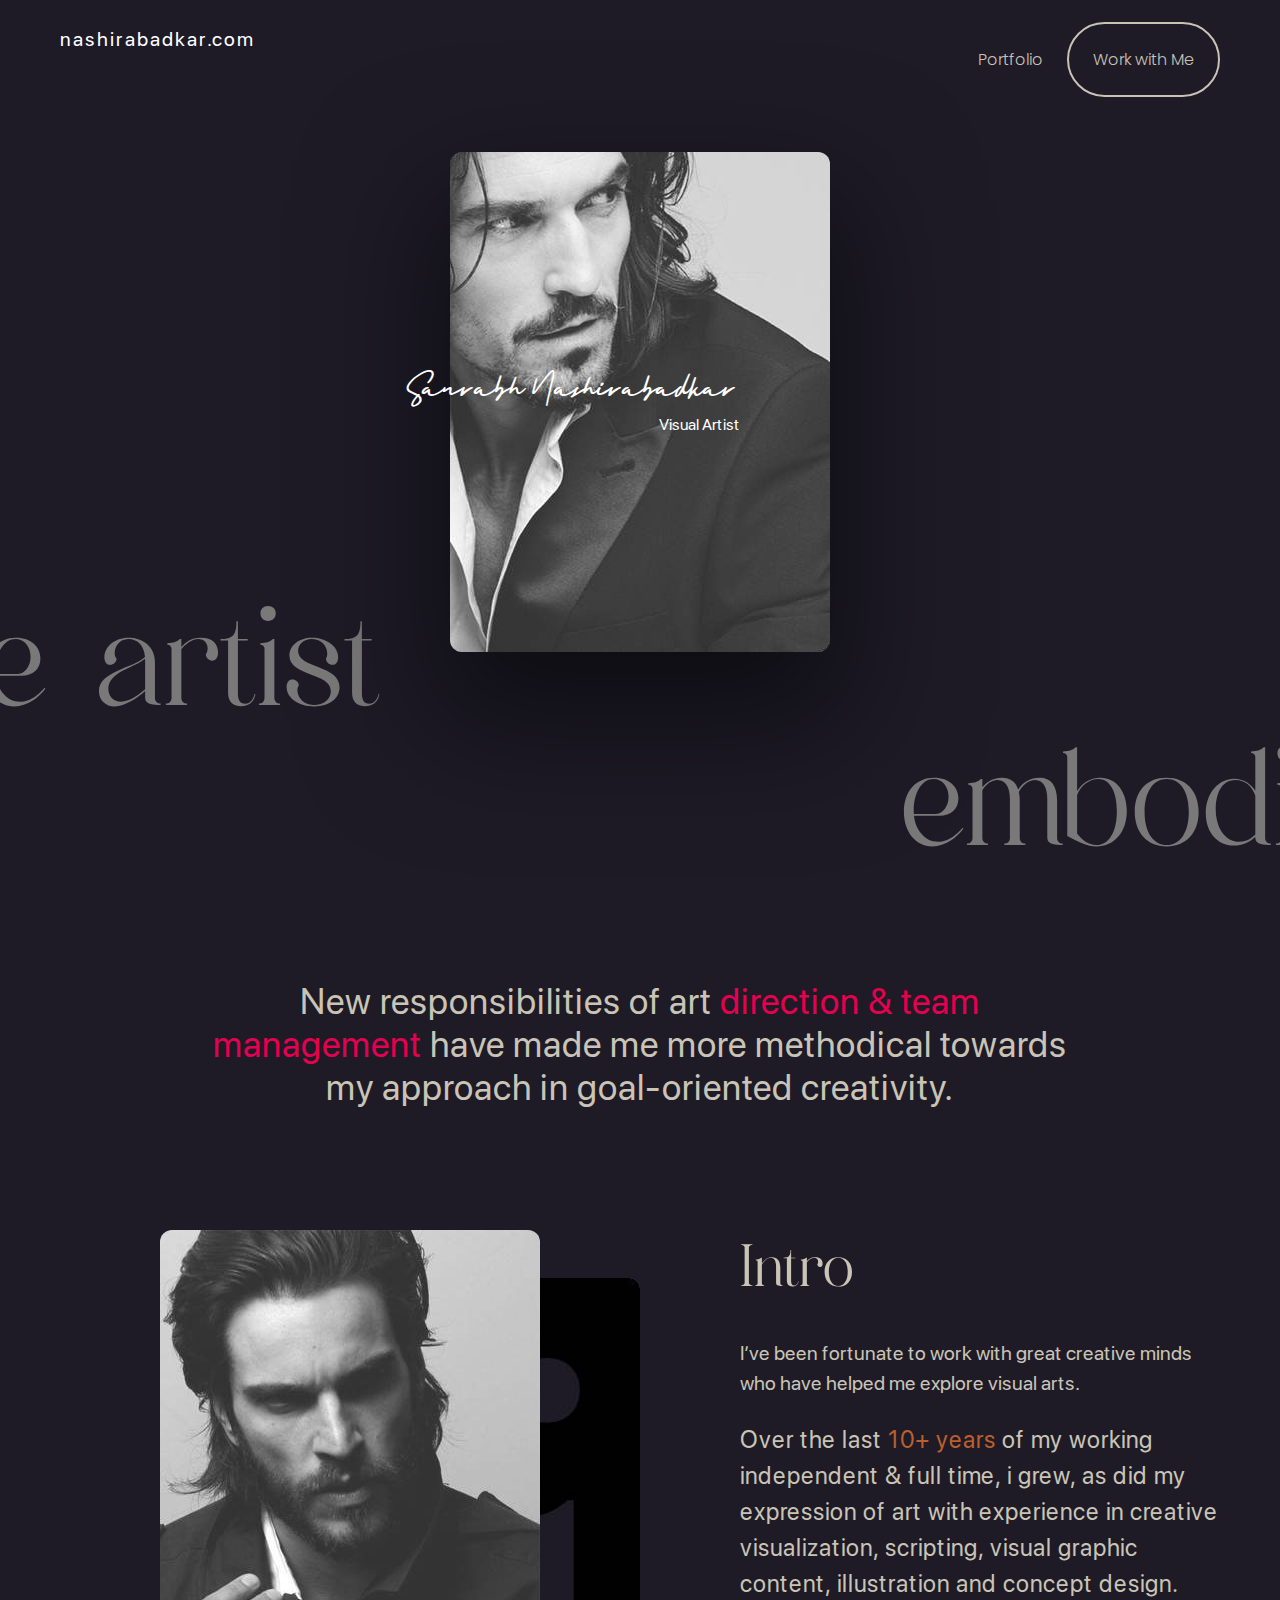
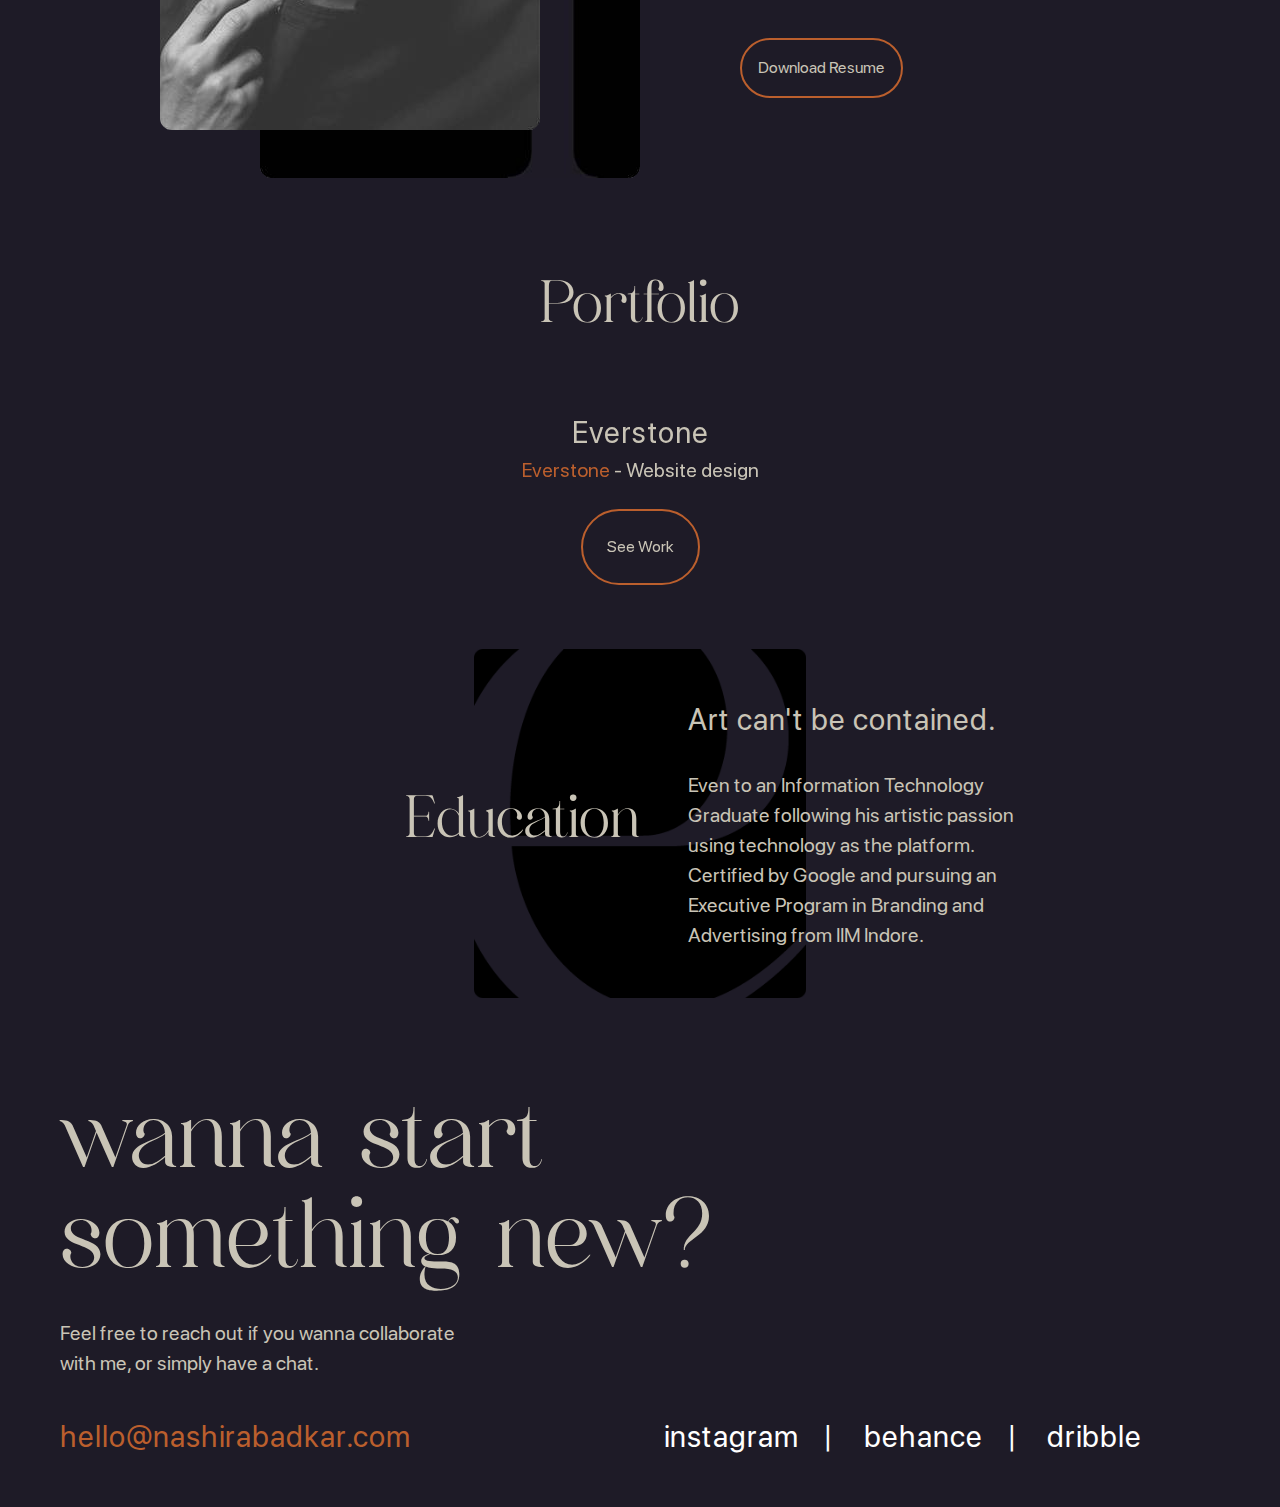
==== index.html @ 8ec92a66 "add three pages" ====
<!doctype html><html lang="en"><head><meta charset="UTF-8"/><meta http-equiv="X-UA-Compatible" content="IE=edge"/><meta name="viewport" content="width=device-width,initial-scale=1,maximum-scale=1"/><link href="./favicon.ico" rel="icon"/><meta content="" name="description"/><meta content="" name="keywords"/><title>Nashirabadkar</title><link href="./css/scss/main.9bb4e377960753bef4c8.css" rel="stylesheet"></head><body data-barba="wrapper"><div class="wrapper" data-barba="container" data-barba-namespace="home"><header class="header"><div class="container"><div class="di-flex"><div class="logo"><a href="index.html">nashirabadkar.com</a></div><nav class="nav" role="navigation"><div class="mobile-menu"><div class="btn-ceter"><button class="menu"><svg viewBox="0 0 64 48"><path d="M19,15 L45,15 C70,15 58,-2 49.0177126,7 L19,37"></path><path d="M19,24 L45,24 C61.2371586,24 57,49 41,33 L32,24"></path><path d="M45,33 L19,33 C-8,33 6,-2 22,14 L45,37"></path></svg></button></div><ul class="di-flex nav-bar" id="forMobileMenu"><li><a class="pos-top" href="./case.html">Portfolio</a></li><li><a class="pos-top work-with" href="./folio.html">Work with Me</a></li></ul></div></nav></div></div></header><main class="main-warpper home-page"><section class="banner-section"><div class="container"><div class="img-container"><figure class="center-hero-img"><img data-src="img/hero-img-ce37ee.jpg" alt="" class="bg-img lozad"><figcaption><h4 class="sing-title">Saurabh Nashirabadkar</h4><p class="art">Visual Artist</p></figcaption></figure></div></div><div class="back-text"><h1 class="title right" id="textAniOne">in time, the artist</h1><h1 class="title left" id="textAniTwo">embodies his art</h1></div></section><section class="intro-section"><div class="container"><h2 class="subtitle">New responsibilities of art <a href="#!">direction & team management</a> have made me more methodical towards my approach in goal-oriented creativity.</h2><div class="di-flex info-box"><div class="img-box"><img data-src="img/i-582e06.jpg" alt="" class="back-img lozad"> <img data-src="img/intro-img-62abfc.jpg" alt="" class="main-img lozad"></div><div class="text-box"><h2>Intro</h2><p class="text-subtitle">I’ve been fortunate to work with great creative minds who have helped me explore visual arts.</p><p>Over the last <span>10+ years</span> of my working independent & full time, i grew, as did my expression of art with experience in creative visualization, scripting, visual graphic content, illustration and concept design.</p><button class="down-resume">Download Resume</button></div></div></div></section><section class="section-portfoilo"><div class="container"><h2 class="title">Portfolio</h2></div><div class="owl-carousel owl-theme portfoilo-carousel" id="portfoiloCarousel"><div class="item"><a href="#!"><img class="lozad" data-src="img/owl-1-1df286.jpg" alt=""><div class="content"><h4 class="owl-title">Everstone</h4><p class="owl-subtitle"><span>Everstone</span> - Website design</p><a href="#!" class="owl-link">See Work</a></div></a></div><div class="item"><a href="#!"><img class="lozad" data-src="img/owl-3-4e1ea6.jpg" alt=""><div class="content"><h4 class="owl-title">Everstone</h4><p class="owl-subtitle"><span>Everstone</span> - Website design</p><a href="#!" class="owl-link">See Work</a></div></a></div><div class="item"><a href="#!"><img class="lozad" data-src="img/owl-2-469388.jpg" alt=""><div class="content"><h4 class="owl-title">Everstone</h4><p class="owl-subtitle"><span>Everstone</span> - Website design</p><a href="#!" class="owl-link">See Work</a></div></a></div></div></section><section class="education-section"><div class="container"><div class="di-flex edu-contain"><div class="lt-side"><h2>Education</h2></div><div class="rt-side"><h3>Art can't be contained.</h3><p>Even to an Information Technology Graduate following his artistic passion using technology as the platform. Certified by Google and pursuing an Executive Program in Branding and Advertising from IIM Indore.</p></div></div></div></section></main><footer><div class="container"><h2>wanna start<br>something new?</h2><p>Feel free to reach out if you wanna collaborate<br>with me, or simply have a chat.</p><div class="di-flex footer-link"><div class="lt-side"><a href="mailto:hello@nashirabadkar.com" class="email">hello@nashirabadkar.com</a></div><div class="rt-side"><a href="#!" class="social">instagram</a> <a href="#!" class="social">behance</a> <a href="#!" class="social">dribble</a></div></div></div><div class="black-gradi-mobile"></div></footer></div><script src="js/main.284708f603ca38a1aa54.js"></script></body></html>
---- css/scss/main.9bb4e377960753bef4c8.css ----
@import url(https://fonts.googleapis.com/css2?family=Poppins:wght@300&display=swap);:root{--easing:cubic-bezier(0.5,0.7,0.4,1)}body{--page-background:#404046}/*! normalize.css v8.0.1 | MIT License | github.com/necolas/normalize.css */html{line-height:1.15;-webkit-text-size-adjust:100%}body{margin:0;background-color:#fefefe}main{display:block}h1{font-size:2em;margin:.67em 0}hr{box-sizing:content-box;height:0;overflow:visible}pre{font-family:monospace,monospace;font-size:1em}a{background-color:transparent}abbr[title]{border-bottom:none;text-decoration:underline;-webkit-text-decoration:underline dotted;text-decoration:underline dotted}b,strong{font-weight:bolder}code,kbd,samp{font-family:monospace,monospace;font-size:1em}small{font-size:80%}sub,sup{font-size:75%;line-height:0;position:relative;vertical-align:baseline}sub{bottom:-.25em}sup{top:-.5em}img{border-style:none}button,input,optgroup,select,textarea{font-family:inherit;font-size:100%;line-height:1.15;margin:0}button,input{overflow:visible}button,select{text-transform:none}[type=button],[type=reset],[type=submit],button{-moz-appearance:button;appearance:button;-webkit-appearance:button}[type=button]::-moz-focus-inner,[type=reset]::-moz-focus-inner,[type=submit]::-moz-focus-inner,button::-moz-focus-inner{border-style:none;padding:0}[type=button]:-moz-focusring,[type=reset]:-moz-focusring,[type=submit]:-moz-focusring,button:-moz-focusring{outline:1px dotted ButtonText}fieldset{padding:.35em .75em .625em}legend{box-sizing:border-box;color:inherit;display:table;max-width:100%;padding:0;white-space:normal}progress{vertical-align:baseline}textarea{overflow:auto}[type=checkbox],[type=radio]{box-sizing:border-box;padding:0}[type=number]::-webkit-inner-spin-button,[type=number]::-webkit-outer-spin-button{height:auto}[type=search]{-moz-appearance:textfield;appearance:textfield;-webkit-appearance:textfield;outline-offset:-2px}[type=search]::-webkit-search-decoration{appearance:none;-webkit-appearance:none}::-webkit-file-upload-button{appearance:button;-webkit-appearance:button;font:inherit}details{display:block}summary{display:list-item}[hidden],template{display:none}.owl-carousel,.owl-carousel .owl-item{-webkit-tap-highlight-color:rgba(0,0,0,0);position:relative}.owl-carousel{display:none;width:100%;z-index:1}.owl-carousel .owl-stage{position:relative;touch-action:manipulation;-webkit-backface-visibility:hidden;backface-visibility:hidden;-moz-backface-visibility:hidden}.owl-carousel .owl-stage:after{content:".";display:block;clear:both;visibility:hidden;line-height:0;height:0}.owl-carousel .owl-stage-outer{position:relative;overflow:hidden;transform:translateZ(0);-webkit-transform:translateZ(0)}.owl-carousel .owl-item,.owl-carousel .owl-wrapper{backface-visibility:hidden;-webkit-backface-visibility:hidden;-moz-backface-visibility:hidden;-ms-backface-visibility:hidden;transform:translateZ(0);-webkit-transform:translateZ(0);-moz-transform:translateZ(0);-ms-transform:translateZ(0)}.owl-carousel .owl-item{min-height:1px;float:left;backface-visibility:hidden;-webkit-backface-visibility:hidden;-webkit-touch-callout:none}.owl-carousel .owl-item img{display:block;width:100%}.owl-carousel .owl-dots.disabled,.owl-carousel .owl-nav.disabled{display:none}.no-js .owl-carousel,.owl-carousel.owl-loaded{display:block}.owl-carousel .owl-dot,.owl-carousel .owl-nav .owl-next,.owl-carousel .owl-nav .owl-prev{cursor:pointer;-webkit-user-select:none;-moz-user-select:none;-ms-user-select:none;user-select:none}.owl-carousel .owl-nav button.owl-next,.owl-carousel .owl-nav button.owl-prev,.owl-carousel button.owl-dot{background:0 0;color:inherit;border:none;padding:0!important;font:inherit}.owl-carousel.owl-loading{opacity:0;display:block}.owl-carousel.owl-hidden{opacity:0}.owl-carousel.owl-refresh .owl-item{visibility:hidden}.owl-carousel.owl-drag .owl-item{touch-action:pan-y;-webkit-user-select:none;-moz-user-select:none;-ms-user-select:none;user-select:none}.owl-carousel.owl-grab{cursor:move;cursor:-webkit-grab;cursor:grab}.owl-carousel.owl-rtl{direction:rtl}.owl-carousel.owl-rtl .owl-item{float:right}.owl-carousel .animated{animation-duration:1s;animation-fill-mode:both}.owl-carousel .owl-animated-in{z-index:0}.owl-carousel .owl-animated-out{z-index:1}.owl-carousel .fadeOut{animation-name:fadeOut}@keyframes fadeOut{0%{opacity:1}to{opacity:0}}.owl-height{transition:height .5s ease-in-out}.owl-carousel .owl-item .owl-lazy{opacity:0;transition:opacity .4s ease}.owl-carousel .owl-item .owl-lazy:not([src]),.owl-carousel .owl-item .owl-lazy[src^=""]{max-height:0}.owl-carousel .owl-item img.owl-lazy{transform-style:preserve-3d}.owl-carousel .owl-video-wrapper{position:relative;height:100%;background:#000}.owl-carousel .owl-video-play-icon{position:absolute;height:80px;width:80px;left:50%;top:50%;margin-left:-40px;margin-top:-40px;background:url(owl.video.play.png) no-repeat;cursor:pointer;z-index:1;backface-visibility:hidden;-webkit-backface-visibility:hidden;transition:transform .1s ease}.owl-carousel .owl-video-play-icon:hover{transform:scale(1.3)}.owl-carousel .owl-video-playing .owl-video-play-icon,.owl-carousel .owl-video-playing .owl-video-tn{display:none}.owl-carousel .owl-video-tn{opacity:0;height:100%;background-position:50%;background-repeat:no-repeat;background-size:contain;transition:opacity .4s ease}.owl-carousel .owl-video-frame{position:relative;z-index:1;height:100%;width:100%}.owl-theme .owl-dots,.owl-theme .owl-nav{text-align:center;-webkit-tap-highlight-color:rgba(0,0,0,0)}.owl-theme .owl-nav{margin-top:10px}.owl-theme .owl-nav [class*=owl-]{color:#fff;font-size:14px;margin:5px;padding:4px 7px;background:#d6d6d6;display:inline-block;cursor:pointer;border-radius:3px}.owl-theme .owl-nav [class*=owl-]:hover{background:#869791;color:#fff;text-decoration:none}.owl-theme .owl-nav .disabled{opacity:.5;cursor:default}.owl-theme .owl-nav.disabled+.owl-dots{margin-top:10px}.owl-theme .owl-dots .owl-dot{display:inline-block;zoom:1}.owl-theme .owl-dots .owl-dot span{width:10px;height:10px;margin:5px 7px;background:#d6d6d6;display:block;backface-visibility:visible;-webkit-backface-visibility:visible;transition:opacity .2s ease;border-radius:30px}.owl-theme .owl-dots .owl-dot.active span,.owl-theme .owl-dots .owl-dot:hover span{background:#869791}*,:after,:before,html{box-sizing:border-box}a{color:#e50050}.sub-title{font-size:20px;line-height:1.5;color:#000;font-weight:700;font-family:SF Pro Display;margin-bottom:16px}@media(max-width:991.98px){.black-gradi-mobile{position:fixed;width:100%;height:30%;left:0;bottom:0;background:transparent;background:linear-gradient(180deg,transparent,#000);background:-moz-linear-gradient(180deg,transparent 0,#000 100%)}}.show-on-small{display:none}@media(max-width:767.98px){.show-on-small{display:block}.show-on-big{display:none}}@font-face{font-family:SF Pro Display;src:url(../../assets/vendors/webfonts/FontsFree-Net-SFProDisplay-Regular.ttf);font-weight:400;font-style:normal;font-display:swap}@font-face{font-family:SF Pro Display;src:url(../../assets/vendors/webfonts/FontsFree-Net-SFProDisplay-Bold.ttf);font-weight:700;font-style:normal;font-display:swap}@font-face{font-family:SF Pro Display;src:url(../../assets/vendors/webfonts/SFProDisplay-BlackItalic.eot);src:url(../../assets/vendors/webfonts/SFProDisplay-BlackItalic.eot?#iefix) format("embedded-opentype"),url(../../assets/vendors/webfonts/SFProDisplay-BlackItalic.woff2) format("woff2"),url(../../assets/vendors/webfonts/SFProDisplay-BlackItalic.woff) format("woff"),url(../../assets/vendors/webfonts/SFProDisplay-BlackItalic.ttf) format("truetype"),url(../../assets/vendors/webfonts/SFProDisplay-BlackItalic.svg#SFProDisplay-BlackItalic) format("svg");font-weight:900;font-style:italic;font-display:swap}@font-face{font-family:SF Pro Display;src:url(../../assets/vendors/webfonts/SFProDisplay-HeavyItalic.eot);src:url(../../assets/vendors/webfonts/SFProDisplay-HeavyItalic.eot?#iefix) format("embedded-opentype"),url(../../assets/vendors/webfonts/SFProDisplay-HeavyItalic.woff2) format("woff2"),url(../../assets/vendors/webfonts/SFProDisplay-HeavyItalic.woff) format("woff"),url(../../assets/vendors/webfonts/SFProDisplay-HeavyItalic.ttf) format("truetype"),url(../../assets/vendors/webfonts/SFProDisplay-HeavyItalic.svg#SFProDisplay-HeavyItalic) format("svg");font-weight:900;font-style:italic;font-display:swap}@font-face{font-family:SF Pro Display;src:url(../../assets/vendors/webfonts/SFProDisplay-UltralightItalic.eot);src:url(../../assets/vendors/webfonts/SFProDisplay-UltralightItalic.eot?#iefix) format("embedded-opentype"),url(../../assets/vendors/webfonts/SFProDisplay-UltralightItalic.woff2) format("woff2"),url(../../assets/vendors/webfonts/SFProDisplay-UltralightItalic.woff) format("woff"),url(../../assets/vendors/webfonts/SFProDisplay-UltralightItalic.ttf) format("truetype"),url(../../assets/vendors/webfonts/SFProDisplay-UltralightItalic.svg#SFProDisplay-UltralightItalic) format("svg");font-weight:200;font-style:italic;font-display:swap}@font-face{font-family:SF Pro Display;src:url(../../assets/vendors/webfonts/SFProDisplay-LightItalic.eot);src:url(../../assets/vendors/webfonts/SFProDisplay-LightItalic.eot?#iefix) format("embedded-opentype"),url(../../assets/vendors/webfonts/SFProDisplay-LightItalic.woff2) format("woff2"),url(../../assets/vendors/webfonts/SFProDisplay-LightItalic.woff) format("woff"),url(../../assets/vendors/webfonts/SFProDisplay-LightItalic.ttf) format("truetype"),url(../../assets/vendors/webfonts/SFProDisplay-LightItalic.svg#SFProDisplay-LightItalic) format("svg");font-weight:200;font-style:italic;font-display:swap}@font-face{font-family:SF Pro Display;src:url(../../assets/vendors/webfonts/SFProDisplay-Medium.eot);src:url(../../assets/vendors/webfonts/SFProDisplay-Medium.eot?#iefix) format("embedded-opentype"),url(../../assets/vendors/webfonts/SFProDisplay-Medium.woff2) format("woff2"),url(../../assets/vendors/webfonts/SFProDisplay-Medium.woff) format("woff"),url(../../assets/vendors/webfonts/SFProDisplay-Medium.ttf) format("truetype"),url(../../assets/vendors/webfonts/SFProDisplay-Medium.svg#SFProDisplay-Medium) format("svg");font-weight:500;font-style:normal;font-display:swap}@font-face{font-family:SF Pro Display;src:url(../../assets/vendors/webfonts/SFProDisplay-SemiboldItalic.eot);src:url(../../assets/vendors/webfonts/SFProDisplay-SemiboldItalic.eot?#iefix) format("embedded-opentype"),url(../../assets/vendors/webfonts/SFProDisplay-SemiboldItalic.woff2) format("woff2"),url(../../assets/vendors/webfonts/SFProDisplay-SemiboldItalic.woff) format("woff"),url(../../assets/vendors/webfonts/SFProDisplay-SemiboldItalic.ttf) format("truetype"),url(../../assets/vendors/webfonts/SFProDisplay-SemiboldItalic.svg#SFProDisplay-SemiboldItalic) format("svg");font-weight:600;font-style:italic;font-display:swap}@font-face{font-family:SF Pro Display;src:url(../../assets/vendors/webfonts/SFProDisplay-ThinItalic.eot);src:url(../../assets/vendors/webfonts/SFProDisplay-ThinItalic.eot?#iefix) format("embedded-opentype"),url(../../assets/vendors/webfonts/SFProDisplay-ThinItalic.woff2) format("woff2"),url(../../assets/vendors/webfonts/SFProDisplay-ThinItalic.woff) format("woff"),url(../../assets/vendors/webfonts/SFProDisplay-ThinItalic.ttf) format("truetype"),url(../../assets/vendors/webfonts/SFProDisplay-ThinItalic.svg#SFProDisplay-ThinItalic) format("svg");font-weight:100;font-style:italic;font-display:swap}@font-face{font-family:Quahon;src:url(../../assets/vendors/webfonts/Quahon.otf);font-weight:100;font-display:swap}@font-face{font-family:Holligate Signature Demo;src:url(../../assets/vendors/webfonts/holligate-signature-demo.regular.ttf);font-display:swap}body{color:#222;font:normal 125%/1.4 Open Sans,Helvetica Neue Light,Helvetica Neue,Helvetica,Arial,sans-serif}.di-flex{display:flex;flex-wrap:wrap}img{max-width:100%;margin:0 auto;display:block;width:auto}h1,h2,h3,h4,h5,h6,p{margin:0}.text-right{text-align:right}.clearfix:after{clear:both;content:"";display:table}.container{max-width:1180px;padding-left:20px;padding-right:20px}.hide-text{overflow:hidden;padding:0;text-indent:101%;white-space:nowrap}.visually-hidden{border:0;clip:rect(0 0 0 0);height:1px;margin:-1px;overflow:hidden;padding:0;position:absolute;width:1px}a{text-decoration:none}.container{width:100%;margin-right:auto;margin-left:auto}.link-title{display:flex;align-items:center;margin:0 200px 48px}.link-title h2{font-size:40px;letter-spacing:-1px;line-height:1.5;color:#fff;font-weight:500;font-family:Montserrat;margin-right:16px}.link-title img{display:block;margin:0}.main-warpper{min-height:60vh}.di-grid{display:grid}.sticky-nav{background-color:#000;padding:24px;text-align:center}.sticky-nav a{font-size:16px;line-height:1.5;text-transform:uppercase;color:#fff;font-weight:700;font-family:Montserrat;display:inline-block;margin:0 16px}.sticky-nav a.active{color:#f15b25}.sticky-nav a:hover{color:#8b8b8b}.second-title{font-size:30px;line-height:1.5;color:#fff;font-weight:500;font-family:Montserrat;margin-bottom:24px}.second-title span{font-size:16px;color:hsla(0,0%,100%,.2392156863)}.pad-60{margin:30px 0}.brands-carousel .image-container{height:200px;align-items:center;justify-content:center;display:flex}.brands-carousel .image-container img{display:block}.brands-carousel .recog-text{padding:24px;background-color:rgba(0,0,0,.3176470588);justify-content:space-between}.brands-carousel .recog-text a{font-size:12px;line-height:30px;color:#000;font-weight:600;font-family:Montserrat}.brands-carousel .art-card{background-color:#fff}.brands-carousel .art-card img{width:auto}.select-control{position:relative;top:0;left:0}.select-control .select-label{position:absolute;top:-8px;left:16px;font-size:12px;color:#fff;padding:0 8px}.select-control .select-label,.select-control select{line-height:1.5;font-weight:500;font-family:Montserrat}.select-control select{height:50px;background-color:hsla(0,0%,100%,0);border:1px solid #fff;width:100%;padding:8px 24px;-moz-appearance:none;-webkit-appearance:none;appearance:none;background-position:96% 50%;background-repeat:no-repeat;color:#888;font-size:14px;color:#fff}.select-control select option{color:#000}.select-control select option:first-child{color:#888;background-color:transparent;opacity:1}.select-control select.error{color:#e34949;opacity:1}.films-contain{justify-content:space-between;grid-template-columns:repeat(3,1fr);gap:30px}.films-contain .filmes-card{margin-bottom:16px}.films-contain .filmes-card .title{font-size:20px;line-height:1.5;color:#fff;font-weight:700;font-family:Montserrat;margin-top:16px}.films-contain .filmes-card .brand-link{font-size:12px;line-height:1.5;text-decoration:underline;color:#fff;font-weight:400;font-family:Montserrat}.films-contain .filmes-card .image-content{display:grid;position:relative;top:0;left:0}.films-contain .filmes-card .image-content .top-row,.films-contain .filmes-card .image-content .tumb{grid-column:1/-1;grid-row:1/-1;width:100%}.films-contain .filmes-card .image-content .dimond{position:absolute;left:24px;top:24px}.films-contain .filmes-card .image-content .play-btn{position:absolute;left:24px;bottom:24px;cursor:pointer}@media(min-width:576px){.container{max-width:540px}}@media(min-width:768px){.container{max-width:720px}}@media(min-width:992px){.container{max-width:960px}}@media(min-width:1200px){.container{max-width:1200px}}@media(max-width:992px){.container{padding-right:32px;padding-left:32px}}.header{margin-bottom:36px}.header .di-flex{justify-content:space-between;align-items:flex-start}.header .logo{padding:24px 0}.header .logo img{margin:0}.header .logo a{font-size:20px;letter-spacing:2px;line-height:1.5;color:#fff;font-weight:300;font-family:SF Pro Display}.header .nav{padding:24px 0}.header .nav .nav-bar{list-style:none;justify-content:flex-end}.header .nav .nav-bar .pos-top{font-size:16px;line-height:1.5;color:#c8c3b5;font-weight:300;font-family:Poppins;text-align:center;padding:24px}.header .nav .nav-bar .pos-top.work-with{border-radius:50px;border:2px solid #c8c3b5}.header .nav .nav-bar .pos-top.work-with:hover{background-color:#bb5f2d;border-color:#bb5f2d}.mobile-menu .btn-ceter{display:none}.brand-logo-section{width:380px;height:420px;border-bottom-left-radius:10px;border-bottom-right-radius:10px;background-color:#c8c3b5;display:flex;align-items:flex-end;padding:68px 16px;position:absolute;top:0;left:50%;transform:translateX(-50%)}.brand-logo-section img{margin-top:auto}@media(max-width:991.98px){.mobile-menu{position:fixed;bottom:32px;left:0;z-index:6;width:100%}.mobile-menu .btn-ceter{text-align:center;display:block}.header .nav .nav-bar{position:absolute;left:50%;bottom:0;transform:translateX(-50%);width:160px;height:150px;border-radius:10px;background-color:#bb5f2d;align-items:center;align-items:self-start;margin:0;padding:16px 16px 60px;display:none}.header .nav .nav-bar li{width:100%;display:block;text-align:center}.header .nav .nav-bar.nav-avtive{display:block}.header .nav .nav-bar .pos-top{padding:0;border:none;font-size:14px;color:#c9c4b6}.header .nav .nav-bar .pos-top.work-with,.menu{border:none}.menu{--color:#fff;width:36px;height:36px;z-index:100;padding:0;margin:0;outline:none;position:relative;background:none;cursor:pointer;-webkit-appearence:none;-webkit-tap-highlight-color:rgba(0,0,0,0);background-color:#bb5f2d;border-radius:50px;width:60px;height:60px;display:inline-flex;align-items:center;justify-content:center}.menu svg{width:40px;height:40px;stroke:var(--color);stroke-width:2px;stroke-linecap:round;stroke-linejoin:round;fill:none;display:block}.menu svg path{transition:stroke-dasharray var(--duration,.85s) var(--easing,ease) var(--delay,0s),stroke-dashoffset var(--duration,.85s) var(--easing,ease) var(--delay,0s);stroke-dasharray:var(--array-1,26px) var(--array-2,100px);stroke-dashoffset:var(--offset,126px);transform:translateZ(0)}.menu svg path:nth-child(2){--duration:0.7s;--easing:ease-in;--offset:100px;--array-2:74px}.menu svg path:nth-child(3){--offset:133px;--array-2:107px}.menu.active svg{stroke:#fff}.menu.active svg path{--offset:57px}.menu.active svg path:first-child,.menu.active svg path:nth-child(3){--delay:0.15s;--easing:cubic-bezier(0.2,0.4,0.2,1.1)}.menu.active svg path:nth-child(2){--duration:0.4s;--offset:2px;--array-1:1px}.menu.active svg path:nth-child(3){--offset:58px}.header .logo a{font-size:16px}.brand-logo-section{position:static;transform:none;width:80%;margin:0 auto;height:auto;border-radius:10px}}footer{padding:48px 0}footer h2{font-size:100px;line-height:1;color:#c9c4b6;font-family:Quahon;margin-bottom:24px;font-weight:100}footer p{font-size:20px;letter-spacing:0;color:#c9c4b6;margin-bottom:36px}footer .email,footer p{line-height:1.5;font-weight:300;font-family:SF Pro Display}footer .email{color:#bb5f2d}footer .email,footer .social{font-size:30px;letter-spacing:1px}footer .social{line-height:1.5;color:#fff;font-weight:300;font-family:SF Pro Display;padding-left:24px}footer .social:hover{color:#bb5f2d}footer .social:after{content:"|";padding-left:24px}footer .social:last-child:after{content:""}footer .footer-link{justify-content:space-between}footer .lt-side,footer .rt-side{width:50%}footer .rt-side{align-self:flex-end}@media(max-width:1199.98px){footer .email,footer .social{font-size:22px}}@media(max-width:991.98px){footer h2{font-size:40px}footer p{font-size:14px;margin-bottom:24px}footer .lt-side,footer .rt-side{width:100%;margin-bottom:24px}footer{padding:16px 0}footer .email,footer .social{font-size:18px}footer .social:first-child{padding:0}}.type-of-content{font-size:12px;line-height:1.5;text-transform:uppercase;color:#fff;font-weight:700;font-family:Montserrat;background-color:rgba(0,0,0,.2901960784);padding:8px 36px;border:none;text-align:center;margin-left:auto;margin-top:16px;display:inline-block}.read-more{font-size:16px;line-height:1.5;color:#f7992c;font-family:SF Pro Display}.read-more .arrow{border:solid #f7992c;border-width:0 2px 2px 0;display:inline-block;padding:3px}.read-more .right{transform:rotate(-45deg);-webkit-transform:rotate(-45deg)}.banner-carousel .owl-nav{margin:0}.banner-carousel .owl-nav button.owl-next,.banner-carousel .owl-nav button.owl-prev{background-color:hsla(0,0%,100%,.4862745098);border-radius:50px;width:32px;height:32px;position:absolute;top:50%;transform:translateY(-50%)}.banner-carousel .owl-nav button.owl-prev{left:28px}.banner-carousel .owl-nav button.owl-prev img{transform:rotate(-180deg)}.banner-carousel .owl-nav button.owl-next{right:28px}.nav-button .next-nav,.nav-button .prev-nav{box-shadow:0 0 15px rgba(0,0,0,.1);background-color:#fff;width:30px;height:30px;border:none;outline:none;display:inline-flex;align-items:center;justify-content:center}.nav-button .next-nav .arrow,.nav-button .prev-nav .arrow{border:solid #000;border-width:0 2px 2px 0;display:inline-block;padding:3px;transform-origin:center}.nav-button .next-nav .right,.nav-button .prev-nav .right{transform:rotate(-45deg);-webkit-transform:rotate(-45deg)}.nav-button .next-nav .left,.nav-button .prev-nav .left{transform:rotate(135deg);-webkit-transform:rotate(135deg)}.nav-button .next-nav{background-color:#f7992c}.home-page .banner-section .img-container .center-hero-img{position:relative;top:0;left:0;width:400px;margin:0 auto}.home-page .banner-section .img-container .center-hero-img .bg-img{border-radius:12px;box-shadow:0 57px 123px 21px rgba(0,0,0,.5);-webkit-box-shadow:0 57px 123px 21px rgba(0,0,0,.5);-moz-box-shadow:0 57px 123px 21px rgba(0,0,0,.5)}.home-page .banner-section .img-container .center-hero-img figcaption{position:absolute;top:50%;width:85%;left:-40px;transform:translateY(-50%)}.home-page .banner-section .img-container .center-hero-img figcaption .sing-title{font-size:30px;line-height:1.5;color:#fff;font-family:Holligate Signature Demo;font-weight:100}.home-page .banner-section .img-container .center-hero-img figcaption .art{font-size:16px;line-height:1.5;color:#fff;font-weight:300;font-family:SF Pro Display;text-align:right}.home-page .banner-section .back-text{overflow:hidden;position:relative;top:-50px;z-index:-1}.home-page .banner-section .back-text .title{font-size:200px;line-height:1;color:#797979;font-family:Quahon;white-space:nowrap;font-weight:100;position:relative;top:0}.home-page .banner-section .back-text .title.right{text-align:right;right:100vh}.home-page .banner-section .back-text .title.left{text-align:left;left:100vh}.home-page .intro-section{padding:48px 0}.home-page .intro-section .subtitle{max-width:880px;width:100%;margin:0 auto 120px;font-size:50px;letter-spacing:1px;line-height:1.2;color:#c9c4b6;font-weight:300;font-family:SF Pro Display;text-align:center}.home-page .intro-section .info-box .img-box,.home-page .intro-section .info-box .text-box{width:50%}.home-page .intro-section .info-box .img-box{position:relative;left:0;top:0;margin-bottom:48px}.home-page .intro-section .info-box .img-box img{border-radius:12px}.home-page .intro-section .info-box .img-box .main-img{position:relative}.home-page .intro-section .info-box .img-box .back-img{position:absolute;top:48px;right:0}.home-page .intro-section .info-box .text-box{padding-left:100px}.home-page .intro-section .info-box .text-box h2{font-size:60px;color:#c9c4b6;font-family:Quahon;margin:0 0 24px;font-weight:100}.home-page .intro-section .info-box .text-box .text-subtitle{font-size:20px;letter-spacing:0;line-height:1.5;color:#c9c4b6;font-weight:300;font-family:SF Pro Display;margin-bottom:24px}.home-page .intro-section .info-box .text-box p{font-size:24px;letter-spacing:1px;line-height:1.5;color:#c9c4b6;font-weight:300;font-family:SF Pro Display;margin-bottom:36px}.home-page .intro-section .info-box .text-box p span{color:#bb5f2d}.home-page .intro-section .info-box .text-box .down-resume{font-size:16px;line-height:1.5;color:#c9c4b6;font-weight:300;font-family:SF Pro Display;text-align:center;border-radius:50px;background-color:rgba(187,95,45,0);border:2px solid #bb5f2d;padding:16px}.home-page .education-section{padding:48px 0;margin-bottom:48px;background-image:url(../../img/bg/e.png);background-position:50%;background-repeat:no-repeat;background-size:contain}.home-page .education-section img{border-radius:12px}.home-page .education-section .edu-contain{align-items:center;justify-content:center;max-width:800px;width:100%;margin:0 auto}.home-page .education-section .edu-contain .lt-side{width:50%}.home-page .education-section .edu-contain .rt-side{width:50%;padding-left:48px}.home-page .education-section .edu-contain h2{font-size:60px;color:#c9c4b6;font-family:Quahon;text-align:right;font-weight:100}.home-page .education-section .edu-contain h3{font-size:30px;letter-spacing:1px;line-height:1.5;color:#c9c4b6;font-weight:300;font-family:SF Pro Display;margin-bottom:28px}.home-page .education-section .edu-contain p{font-size:20px;letter-spacing:0;line-height:1.5;color:#c9c4b6;font-weight:300;font-family:SF Pro Display}.section-portfoilo{padding:40px 0}.section-portfoilo .title{font-size:60px;color:#c9c4b6;font-family:Quahon;text-align:center;margin-bottom:36px;font-weight:100}.section-portfoilo .portfoilo-carousel .active.center .item .content{visibility:visible}.section-portfoilo .portfoilo-carousel .item img{border-radius:12px;margin-bottom:24px}.section-portfoilo .portfoilo-carousel .item .content{text-align:center;visibility:hidden}.section-portfoilo .portfoilo-carousel .item .content .owl-title{font-size:30px;letter-spacing:1px;line-height:1.5;color:#c9c4b6;font-weight:300;font-family:SF Pro Display}.section-portfoilo .portfoilo-carousel .item .content .owl-subtitle{font-size:20px;letter-spacing:0;color:#c9c4b6;line-height:1.5;font-weight:300;font-family:SF Pro Display}.section-portfoilo .portfoilo-carousel .item .content .owl-subtitle span{color:#bb5f2d}.section-portfoilo .portfoilo-carousel .item .content .owl-link{font-size:16px;line-height:1.5;color:#c9c4b6;font-weight:300;font-family:SF Pro Display;text-align:center;border-radius:40px;background-color:rgba(187,95,45,0);border:2px solid #bb5f2d;padding:24px;display:inline-block;margin:24px 0}.section-portfoilo .portfoilo-carousel .item:hover .content{visibility:visible}@media(max-width:1399.98px){.home-page .banner-section .back-text .title{font-size:140px}.home-page .intro-section .subtitle{font-size:36px}}@media(max-width:991.98px){.home-page .banner-section .img-container .center-hero-img{width:240px}.home-page .banner-section .img-container .center-hero-img .bg-img{width:80%}.home-page .banner-section .img-container .center-hero-img figcaption{position:static;transform:none;width:100%;margin-top:40px}.home-page .banner-section .img-container .center-hero-img figcaption .art{font-size:14px;text-align:center;margin-bottom:24px}.home-page .banner-section .img-container .center-hero-img figcaption .sing-title{font-size:20px}.home-page .banner-section .back-text{position:static}.home-page .banner-section .back-text .title{font-size:60px}.home-page .intro-section .subtitle{font-size:22px;max-width:360px;margin-bottom:60px}.home-page .intro-section{padding:32px 0}.home-page .intro-section .info-box .img-box{width:100%;margin-bottom:80px}.home-page .intro-section .info-box .img-box img{border-radius:12px;width:260px}.home-page .intro-section .info-box .img-box .main-img{margin-left:0}.home-page .intro-section .info-box .text-box{padding:0;width:100%;text-align:center}.home-page .intro-section .info-box .text-box h2{font-size:30px;text-align:center}.home-page .intro-section .info-box .text-box .text-subtitle{font-size:14px;text-align:center}.home-page .intro-section .info-box .text-box p{font-size:18px;text-align:center}.home-page .intro-section .info-box .text-box .down-resume{font-size:14px;padding:8px 16px}.section-portfoilo .title{font-size:30px;margin-bottom:24px}.section-portfoilo{padding:24px 0}.section-portfoilo .portfoilo-carousel .item .content .owl-title{font-size:18px}.section-portfoilo .portfoilo-carousel .item .content .owl-subtitle{font-size:14px}.section-portfoilo .portfoilo-carousel .item .content .owl-link{font-size:14px;padding:8px 16px;margin:12px 0}.home-page .education-section .edu-contain .lt-side,.home-page .education-section .edu-contain .rt-side{width:100%;padding:0}.home-page .education-section .edu-contain h2{font-size:30px;text-align:left}.home-page .education-section .edu-contain h3{font-size:18px}.home-page .education-section .edu-contain p{font-size:14px}.home-page .education-section{background-position:100%}}.case-page .info-section{padding:48px 0;text-align:center;margin-top:320px}.case-page .info-section .title{color:#7c7a85;margin-bottom:24px}.case-page .info-section .title,.case-page .info-section p{font-size:20px;letter-spacing:0;line-height:1.5;font-weight:300;font-family:SF Pro Display}.case-page .info-section p{color:#c8c3b5;text-align:center}.case-page .creative-goal{padding:100px 0 48px;position:relative;top:0;left:0}.case-page .creative-goal:after{content:"";height:720px;background-color:rgba(0,0,0,.231372549);display:block;position:absolute;top:0;left:0;width:100%;z-index:-1}.case-page .creative-goal .title{font-size:60px;line-height:1.5;color:#c8c3b5;font-family:Quahon;margin-bottom:16px;font-weight:100}.case-page .creative-goal p{font-size:30px;letter-spacing:1px;color:#c8c3b5}.case-page .creative-goal .crative-img{margin-top:100px}.case-page .creative-goal .strategy-box{margin:80px auto 0;max-width:720px;width:100%}.case-page .creative-goal p{font-size:20px;letter-spacing:0;line-height:1.5;color:#c9c4b6;font-weight:300;font-family:SF Pro Display;margin-bottom:16px}.case-page .creative-goal .img-box{margin:80px 0 0;justify-content:space-between}.case-page .creative-goal .img-box .item{width:calc(50% - 8px)}.case-page .creative-goal .img-box .item:first-child{margin-top:200px}.case-page .creative-goal .img-box .item img{margin-bottom:16px}.case-page .section-portfoilo .portfoilo-carousel{margin-bottom:48px}.case-page .section-portfoilo .portfoilo-carousel.owl-theme .owl-dots{position:absolute;left:50%;transform:translateX(-50%)}.case-page .section-portfoilo .portfoilo-carousel.owl-theme .owl-dots .owl-dot{font-size:16px;line-height:1.5;color:#fff;font-weight:300;font-family:SF Pro Display;padding:0 8px}.case-page .section-portfoilo .portfoilo-carousel.owl-theme .owl-dots .owl-dot.active{color:#bb5f2d}.case-page .section-portfoilo .portfoilo-carousel.owl-theme .owl-nav{position:relative;top:0;left:0}.case-page .section-portfoilo .portfoilo-carousel.owl-theme .owl-nav button{position:absolute;top:-16px;height:auto;width:50px;display:flex;align-items:center;justify-content:center;opacity:1}.case-page .section-portfoilo .portfoilo-carousel.owl-theme .owl-nav button svg path{fill:#fff}.case-page .section-portfoilo .portfoilo-carousel.owl-theme .owl-nav button:hover{background-color:transparent}.case-page .section-portfoilo .portfoilo-carousel.owl-theme .owl-nav button:hover:after{content:" ";height:60px;width:60px;border:2px solid #fff;background-color:transparent;display:block;position:absolute;border-radius:50px;left:30px;transform:translateX(-15px)}.case-page .section-portfoilo .portfoilo-carousel.owl-theme .owl-nav button.disabled svg path,.case-page .section-portfoilo .portfoilo-carousel.owl-theme .owl-nav button:hover svg path{fill:#bb5f2d}.case-page .section-portfoilo .portfoilo-carousel.owl-theme .owl-nav button.owl-prev:hover:after{left:-15px}@media(max-width:767.98px){.case-page .info-section{padding:24px 0;margin-top:0}.case-page .info-section .title,.case-page .info-section p{font-size:14px}.case-page .creative-goal{padding:32px 0 20px;text-align:center}.case-page .creative-goal .title{font-size:30px;margin-bottom:8px}.case-page .creative-goal p{font-size:14px}.case-page .creative-goal .crative-img{margin-top:32px}.case-page .creative-goal:after{height:340px}.case-page .creative-goal .strategy-box{margin-top:40px}.case-page .creative-goal .img-box{margin-top:32px}.case-page .creative-goal .img-box .item{width:100%}.case-page .creative-goal .img-box .item:first-child,.case-page .info-section{margin:0}}.foilo-page .portfoilo-container{position:relative;top:0;left:0}.foilo-page .title{font-size:100px;line-height:1;color:#797979;font-family:Quahon;font-weight:100;position:relative;margin-top:-100px}.foilo-page .port-box{margin-bottom:48px;position:relative}.foilo-page .port-box .port-title{margin:32px 0 8px;font-size:30px;letter-spacing:1px;line-height:1;color:#c9c4b6;font-weight:300;font-family:SF Pro Display}.foilo-page .port-box .content{font-size:20px;letter-spacing:0;line-height:1.5;font-weight:300;font-family:SF Pro Display;color:#7c7a85}.foilo-page .port-box .content span{color:#bb5f2d}.foilo-page .port-box.box-2{margin-left:auto;right:0;margin-top:-200px;max-width:400px;width:100%;margin-right:60px}.foilo-page .port-box.box-3{margin-top:-50px}.foilo-page .port-box.box-4{left:40px;z-index:1}.foilo-page .port-box.box-5{right:0;margin-left:auto;max-width:800px;width:100%;margin-top:-200px}.foilo-page .first-img{margin:0}.foilo-page .btn-with-border{font-size:16px;line-height:1.5;color:#c8c3b5;font-weight:300;font-family:Poppins;text-align:center;padding:24px;border-radius:50px;border:2px solid #bb5f2d;margin:24px 0;display:inline-block}.foilo-page .btn-with-border:hover{background-color:#bb5f2d;border-color:#c8c3b5}@media(max-width:767.98px){.foilo-page .title{font-size:40px;margin:0 0 24px}.foilo-page .port-box{margin-bottom:0}.foilo-page .port-box.box-2,.foilo-page .port-box.box-3,.foilo-page .port-box.box-4,.foilo-page .port-box.box-5{margin:0;max-width:100%;left:0;right:0}.foilo-page .port-box{width:100%;margin:0;max-width:100%}.foilo-page .first-img{width:100%}.foilo-page .port-box .port-title{font-size:18px;margin:24px 0 16px;text-align:center}.foilo-page .port-box .content{margin-bottom:36px;font-size:14px;text-align:center}.foilo-page .btn-with-border{margin-top:0;font-size:14px;padding:8px 16px}}body{background-color:#1e1b27}
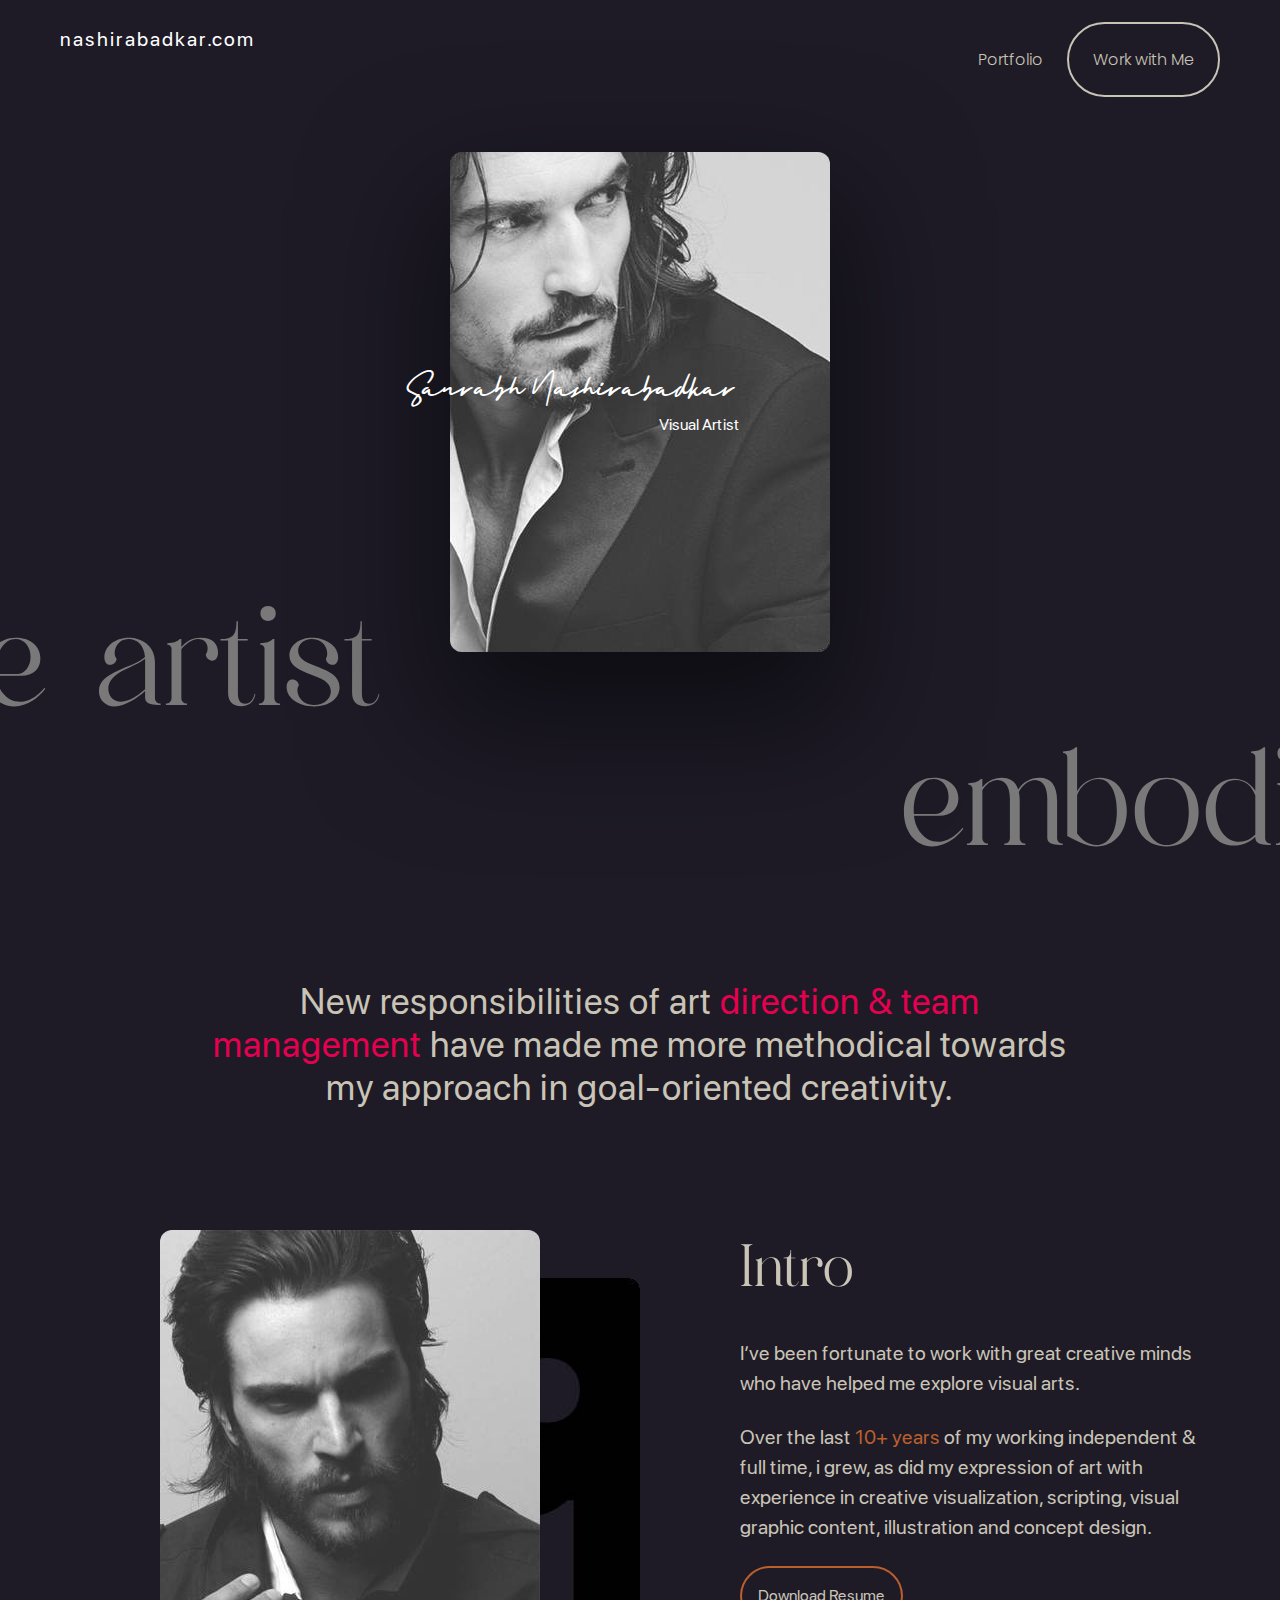
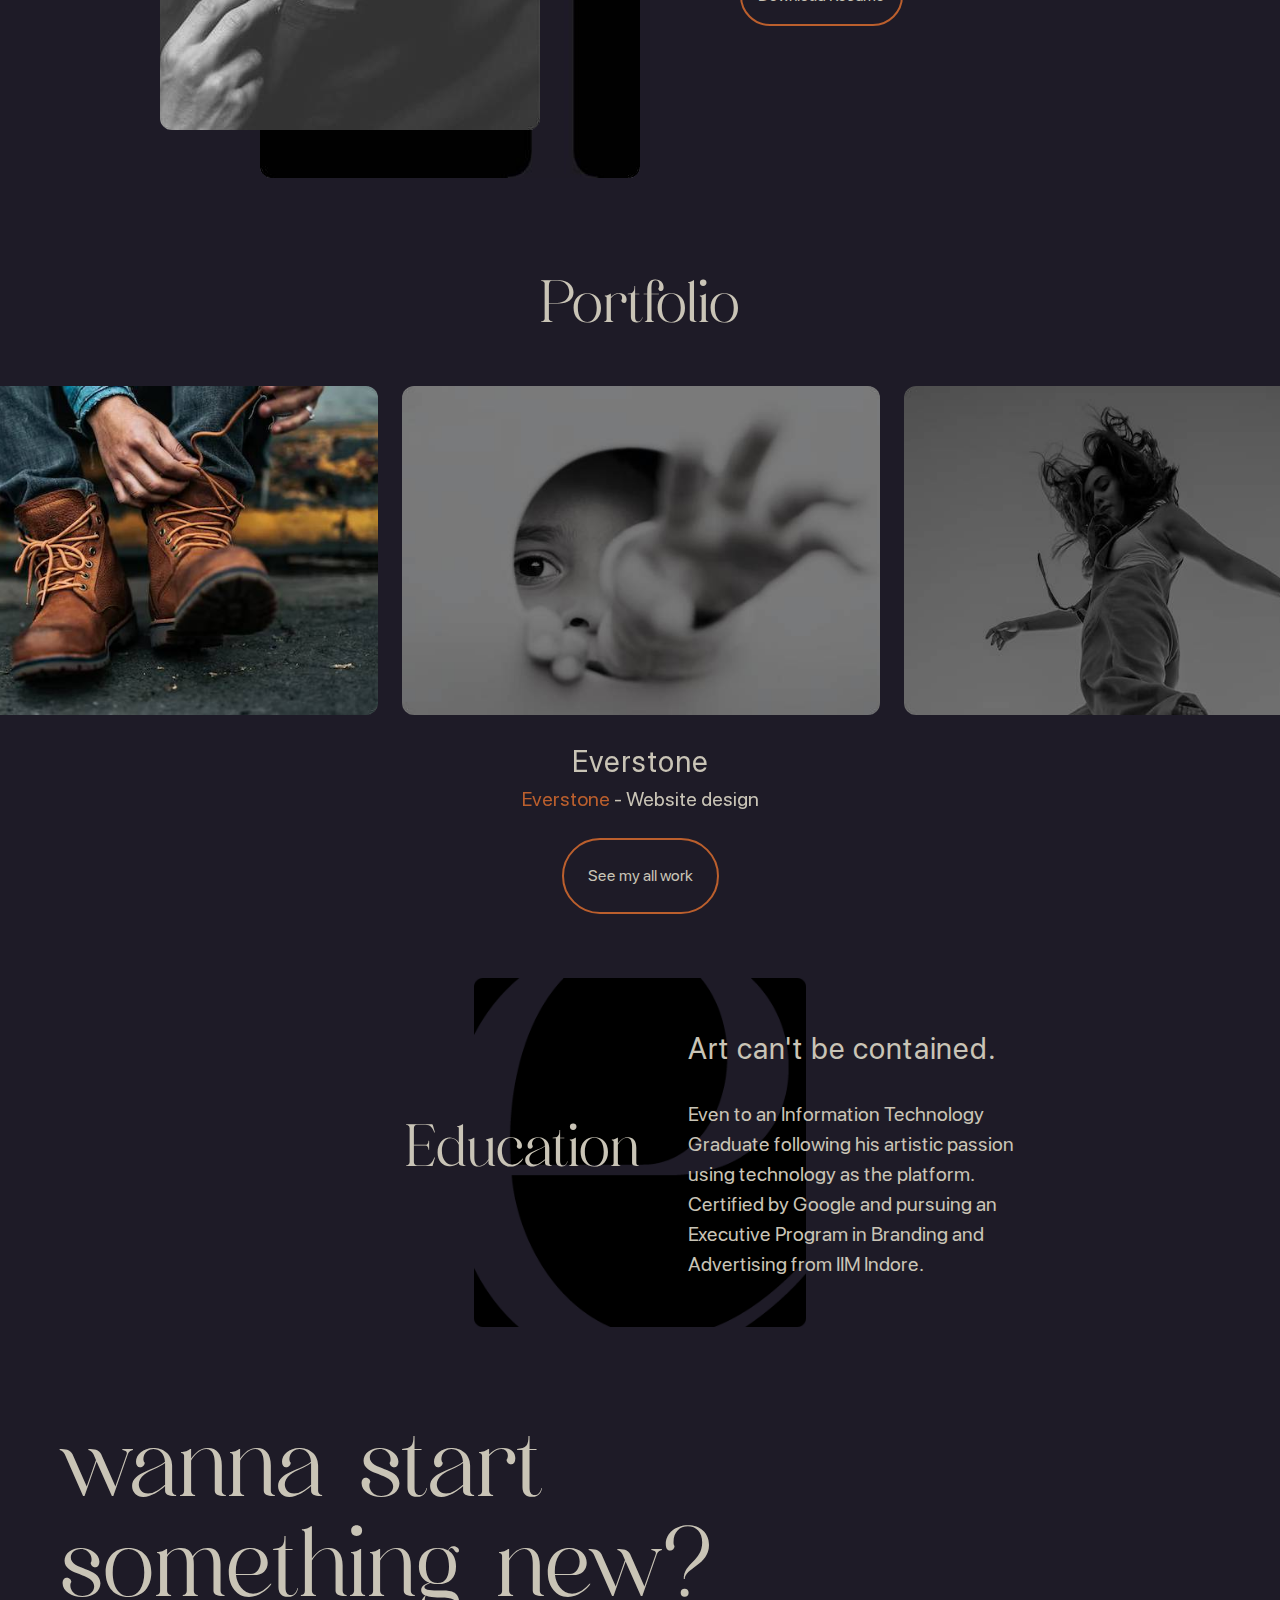
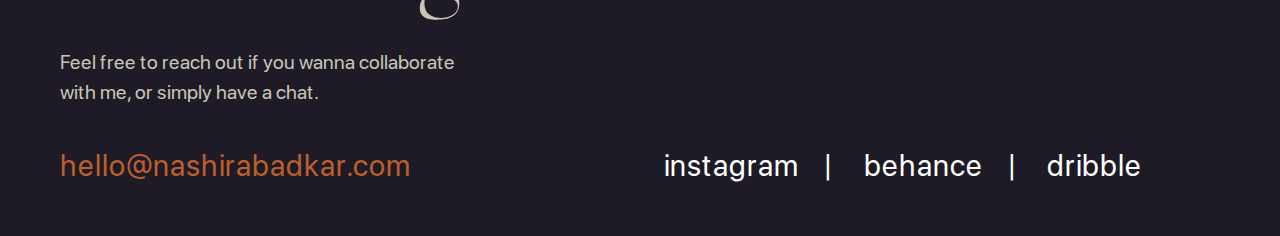
==== commit ea13665d: "feedback" ====
--- a/index.html
+++ b/index.html
@@ -1 +1 @@
-<!doctype html><html lang="en"><head><meta charset="UTF-8"/><meta http-equiv="X-UA-Compatible" content="IE=edge"/><meta name="viewport" content="width=device-width,initial-scale=1,maximum-scale=1"/><link href="./favicon.ico" rel="icon"/><meta content="" name="description"/><meta content="" name="keywords"/><title>Nashirabadkar</title><link href="./css/scss/main.9bb4e377960753bef4c8.css" rel="stylesheet"></head><body data-barba="wrapper"><div class="wrapper" data-barba="container" data-barba-namespace="home"><header class="header"><div class="container"><div class="di-flex"><div class="logo"><a href="index.html">nashirabadkar.com</a></div><nav class="nav" role="navigation"><div class="mobile-menu"><div class="btn-ceter"><button class="menu"><svg viewBox="0 0 64 48"><path d="M19,15 L45,15 C70,15 58,-2 49.0177126,7 L19,37"></path><path d="M19,24 L45,24 C61.2371586,24 57,49 41,33 L32,24"></path><path d="M45,33 L19,33 C-8,33 6,-2 22,14 L45,37"></path></svg></button></div><ul class="di-flex nav-bar" id="forMobileMenu"><li><a class="pos-top" href="./case.html">Portfolio</a></li><li><a class="pos-top work-with" href="./folio.html">Work with Me</a></li></ul></div></nav></div></div></header><main class="main-warpper home-page"><section class="banner-section"><div class="container"><div class="img-container"><figure class="center-hero-img"><img data-src="img/hero-img-ce37ee.jpg" alt="" class="bg-img lozad"><figcaption><h4 class="sing-title">Saurabh Nashirabadkar</h4><p class="art">Visual Artist</p></figcaption></figure></div></div><div class="back-text"><h1 class="title right" id="textAniOne">in time, the artist</h1><h1 class="title left" id="textAniTwo">embodies his art</h1></div></section><section class="intro-section"><div class="container"><h2 class="subtitle">New responsibilities of art <a href="#!">direction & team management</a> have made me more methodical towards my approach in goal-oriented creativity.</h2><div class="di-flex info-box"><div class="img-box"><img data-src="img/i-582e06.jpg" alt="" class="back-img lozad"> <img data-src="img/intro-img-62abfc.jpg" alt="" class="main-img lozad"></div><div class="text-box"><h2>Intro</h2><p class="text-subtitle">I’ve been fortunate to work with great creative minds who have helped me explore visual arts.</p><p>Over the last <span>10+ years</span> of my working independent & full time, i grew, as did my expression of art with experience in creative visualization, scripting, visual graphic content, illustration and concept design.</p><button class="down-resume">Download Resume</button></div></div></div></section><section class="section-portfoilo"><div class="container"><h2 class="title">Portfolio</h2></div><div class="owl-carousel owl-theme portfoilo-carousel" id="portfoiloCarousel"><div class="item"><a href="#!"><img class="lozad" data-src="img/owl-1-1df286.jpg" alt=""><div class="content"><h4 class="owl-title">Everstone</h4><p class="owl-subtitle"><span>Everstone</span> - Website design</p><a href="#!" class="owl-link">See Work</a></div></a></div><div class="item"><a href="#!"><img class="lozad" data-src="img/owl-3-4e1ea6.jpg" alt=""><div class="content"><h4 class="owl-title">Everstone</h4><p class="owl-subtitle"><span>Everstone</span> - Website design</p><a href="#!" class="owl-link">See Work</a></div></a></div><div class="item"><a href="#!"><img class="lozad" data-src="img/owl-2-469388.jpg" alt=""><div class="content"><h4 class="owl-title">Everstone</h4><p class="owl-subtitle"><span>Everstone</span> - Website design</p><a href="#!" class="owl-link">See Work</a></div></a></div></div></section><section class="education-section"><div class="container"><div class="di-flex edu-contain"><div class="lt-side"><h2>Education</h2></div><div class="rt-side"><h3>Art can't be contained.</h3><p>Even to an Information Technology Graduate following his artistic passion using technology as the platform. Certified by Google and pursuing an Executive Program in Branding and Advertising from IIM Indore.</p></div></div></div></section></main><footer><div class="container"><h2>wanna start<br>something new?</h2><p>Feel free to reach out if you wanna collaborate<br>with me, or simply have a chat.</p><div class="di-flex footer-link"><div class="lt-side"><a href="mailto:hello@nashirabadkar.com" class="email">hello@nashirabadkar.com</a></div><div class="rt-side"><a href="#!" class="social">instagram</a> <a href="#!" class="social">behance</a> <a href="#!" class="social">dribble</a></div></div></div><div class="black-gradi-mobile"></div></footer></div><script src="js/main.284708f603ca38a1aa54.js"></script></body></html>+<!doctype html><html lang="en"><head><meta charset="UTF-8"/><meta http-equiv="X-UA-Compatible" content="IE=edge"/><meta name="viewport" content="width=device-width,initial-scale=1,maximum-scale=1"/><link href="./favicon.ico" rel="icon"/><meta content="" name="description"/><meta content="" name="keywords"/><title>Nashirabadkar</title><link href="./css/scss/main.3cc1d1f6729fd0d4330f.css" rel="stylesheet"></head><body data-barba="wrapper"><div class="wrapper" data-barba="container" data-barba-namespace="home"><header class="header"><div class="container"><div class="di-flex"><div class="logo"><a href="index.html">nashirabadkar.com</a></div><nav class="nav" role="navigation"><div class="mobile-menu"><div class="btn-ceter"><button class="menu"><svg viewBox="0 0 64 48"><path d="M19,15 L45,15 C70,15 58,-2 49.0177126,7 L19,37"></path><path d="M19,24 L45,24 C61.2371586,24 57,49 41,33 L32,24"></path><path d="M45,33 L19,33 C-8,33 6,-2 22,14 L45,37"></path></svg></button></div><ul class="di-flex nav-bar" id="forMobileMenu"><li><a class="pos-top" href="./folio.html">Portfolio</a></li><li><a class="pos-top work-with gotoSection" data-to-section="footer">Work with Me</a></li></ul></div></nav></div></div></header><main class="main-warpper home-page"><section class="banner-section"><div class="container"><div class="img-container"><figure class="center-hero-img"><img src="img/hero-img-ce37ee.jpg" alt="" class="bg-img lozad"><figcaption><h4 class="sing-title">Saurabh Nashirabadkar</h4><p class="art">Visual Artist</p></figcaption></figure></div></div><div class="back-text"><h1 class="title right" id="textAniOne">in time, the artist</h1><h1 class="title left" id="textAniTwo">embodies his art</h1></div></section><section class="intro-section"><div class="container"><h2 class="subtitle">New responsibilities of art <a href="#!">direction & team management</a> have made me more methodical towards my approach in goal-oriented creativity.</h2><div class="di-flex info-box"><div class="img-box"><img src="img/i-582e06.jpg" alt="" class="back-img lozad"> <img src="img/intro-img-62abfc.jpg" alt="" class="main-img lozad"></div><div class="text-box"><h2>Intro</h2><p class="text-subtitle">I’ve been fortunate to work with great creative minds who have helped me explore visual arts.</p><p>Over the last <span>10+ years</span> of my working independent & full time, i grew, as did my expression of art with experience in creative visualization, scripting, visual graphic content, illustration and concept design.</p><button class="down-resume">Download Resume</button></div></div></div></section><section class="section-portfoilo"><div class="container"><h2 class="title">Portfolio</h2></div><div class="owl-carousel owl-theme portfoilo-carousel" id="portfoiloCarousel"><div class="item"><a href="case.html"><img class="lozad" src="img/owl-1-1df286.jpg" alt=""><div class="content"><h4 class="owl-title">Everstone</h4><p class="owl-subtitle"><span>Everstone</span> - Website design</p></div></a></div><div class="item"><a href="case.html"><img class="lozad" src="img/owl-3-4e1ea6.jpg" alt=""><div class="content"><h4 class="owl-title">Everstone</h4><p class="owl-subtitle"><span>Everstone</span> - Website design</p></div></a></div><div class="item"><a href="case.html"><img class="lozad" src="img/owl-2-469388.jpg" alt=""><div class="content"><h4 class="owl-title">Everstone</h4><p class="owl-subtitle"><span>Everstone</span> - Website design</p></div></a></div><div class="item"><a href="case.html"><img class="lozad" src="img/owl-2-469388.jpg" alt=""><div class="content"><h4 class="owl-title">Everstone</h4><p class="owl-subtitle"><span>Everstone</span> - Website design</p></div></a></div></div><div class="text-align-center"><a href="#!" class="button-link">See my all work</a></div></section><section class="education-section"><div class="container"><div class="di-flex edu-contain"><div class="lt-side"><h2>Education</h2></div><div class="rt-side"><h3>Art can't be contained.</h3><p>Even to an Information Technology Graduate following his artistic passion using technology as the platform. Certified by Google and pursuing an Executive Program in Branding and Advertising from IIM Indore.</p></div></div></div></section></main><footer><div class="container" id="footer"><h2>wanna start<br>something new?</h2><p>Feel free to reach out if you wanna collaborate<br>with me, or simply have a chat.</p><div class="di-flex footer-link"><div class="lt-side"><a href="mailto:hello@nashirabadkar.com" class="email">hello@nashirabadkar.com</a></div><div class="rt-side"><a href="#!" class="social">instagram</a> <a href="#!" class="social">behance</a> <a href="#!" class="social">dribble</a></div></div></div></footer></div><script src="js/main.a5ad19cdca2001322541.js"></script></body></html>--- a/css/scss/main.3cc1d1f6729fd0d4330f.css
+++ b/css/scss/main.3cc1d1f6729fd0d4330f.css
@@ -0,0 +1 @@
+@import url(https://fonts.googleapis.com/css2?family=Poppins:wght@300&display=swap);:root{--easing:cubic-bezier(0.5,0.7,0.4,1)}body{--page-background:#404046;scroll-behavior:smooth}/*! normalize.css v8.0.1 | MIT License | github.com/necolas/normalize.css */html{line-height:1.15;-webkit-text-size-adjust:100%}body{margin:0;background-color:#fefefe}main{display:block}h1{font-size:2em;margin:.67em 0}hr{box-sizing:content-box;height:0;overflow:visible}pre{font-family:monospace,monospace;font-size:1em}a{background-color:transparent}abbr[title]{border-bottom:none;text-decoration:underline;-webkit-text-decoration:underline dotted;text-decoration:underline dotted}b,strong{font-weight:bolder}code,kbd,samp{font-family:monospace,monospace;font-size:1em}small{font-size:80%}sub,sup{font-size:75%;line-height:0;position:relative;vertical-align:baseline}sub{bottom:-.25em}sup{top:-.5em}img{border-style:none}button,input,optgroup,select,textarea{font-family:inherit;font-size:100%;line-height:1.15;margin:0}button,input{overflow:visible}button,select{text-transform:none}[type=button],[type=reset],[type=submit],button{-moz-appearance:button;appearance:button;-webkit-appearance:button}[type=button]::-moz-focus-inner,[type=reset]::-moz-focus-inner,[type=submit]::-moz-focus-inner,button::-moz-focus-inner{border-style:none;padding:0}[type=button]:-moz-focusring,[type=reset]:-moz-focusring,[type=submit]:-moz-focusring,button:-moz-focusring{outline:1px dotted ButtonText}fieldset{padding:.35em .75em .625em}legend{box-sizing:border-box;color:inherit;display:table;max-width:100%;padding:0;white-space:normal}progress{vertical-align:baseline}textarea{overflow:auto}[type=checkbox],[type=radio]{box-sizing:border-box;padding:0}[type=number]::-webkit-inner-spin-button,[type=number]::-webkit-outer-spin-button{height:auto}[type=search]{-moz-appearance:textfield;appearance:textfield;-webkit-appearance:textfield;outline-offset:-2px}[type=search]::-webkit-search-decoration{appearance:none;-webkit-appearance:none}::-webkit-file-upload-button{appearance:button;-webkit-appearance:button;font:inherit}details{display:block}summary{display:list-item}[hidden],template{display:none}.owl-carousel,.owl-carousel .owl-item{-webkit-tap-highlight-color:rgba(0,0,0,0);position:relative}.owl-carousel{display:none;width:100%;z-index:1}.owl-carousel .owl-stage{position:relative;touch-action:manipulation;-webkit-backface-visibility:hidden;backface-visibility:hidden;-moz-backface-visibility:hidden}.owl-carousel .owl-stage:after{content:".";display:block;clear:both;visibility:hidden;line-height:0;height:0}.owl-carousel .owl-stage-outer{position:relative;overflow:hidden;transform:translateZ(0);-webkit-transform:translateZ(0)}.owl-carousel .owl-item,.owl-carousel .owl-wrapper{backface-visibility:hidden;-webkit-backface-visibility:hidden;-moz-backface-visibility:hidden;-ms-backface-visibility:hidden;transform:translateZ(0);-webkit-transform:translateZ(0);-moz-transform:translateZ(0);-ms-transform:translateZ(0)}.owl-carousel .owl-item{min-height:1px;float:left;backface-visibility:hidden;-webkit-backface-visibility:hidden;-webkit-touch-callout:none}.owl-carousel .owl-item img{display:block;width:100%}.owl-carousel .owl-dots.disabled,.owl-carousel .owl-nav.disabled{display:none}.no-js .owl-carousel,.owl-carousel.owl-loaded{display:block}.owl-carousel .owl-dot,.owl-carousel .owl-nav .owl-next,.owl-carousel .owl-nav .owl-prev{cursor:pointer;-webkit-user-select:none;-moz-user-select:none;-ms-user-select:none;user-select:none}.owl-carousel .owl-nav button.owl-next,.owl-carousel .owl-nav button.owl-prev,.owl-carousel button.owl-dot{background:0 0;color:inherit;border:none;padding:0!important;font:inherit}.owl-carousel.owl-loading{opacity:0;display:block}.owl-carousel.owl-hidden{opacity:0}.owl-carousel.owl-refresh .owl-item{visibility:hidden}.owl-carousel.owl-drag .owl-item{touch-action:pan-y;-webkit-user-select:none;-moz-user-select:none;-ms-user-select:none;user-select:none}.owl-carousel.owl-grab{cursor:move;cursor:-webkit-grab;cursor:grab}.owl-carousel.owl-rtl{direction:rtl}.owl-carousel.owl-rtl .owl-item{float:right}.owl-carousel .animated{animation-duration:1s;animation-fill-mode:both}.owl-carousel .owl-animated-in{z-index:0}.owl-carousel .owl-animated-out{z-index:1}.owl-carousel .fadeOut{animation-name:fadeOut}@keyframes fadeOut{0%{opacity:1}to{opacity:0}}.owl-height{transition:height .5s ease-in-out}.owl-carousel .owl-item .owl-lazy{opacity:0;transition:opacity .4s ease}.owl-carousel .owl-item .owl-lazy:not([src]),.owl-carousel .owl-item .owl-lazy[src^=""]{max-height:0}.owl-carousel .owl-item img.owl-lazy{transform-style:preserve-3d}.owl-carousel .owl-video-wrapper{position:relative;height:100%;background:#000}.owl-carousel .owl-video-play-icon{position:absolute;height:80px;width:80px;left:50%;top:50%;margin-left:-40px;margin-top:-40px;background:url(owl.video.play.png) no-repeat;cursor:pointer;z-index:1;backface-visibility:hidden;-webkit-backface-visibility:hidden;transition:transform .1s ease}.owl-carousel .owl-video-play-icon:hover{transform:scale(1.3)}.owl-carousel .owl-video-playing .owl-video-play-icon,.owl-carousel .owl-video-playing .owl-video-tn{display:none}.owl-carousel .owl-video-tn{opacity:0;height:100%;background-position:50%;background-repeat:no-repeat;background-size:contain;transition:opacity .4s ease}.owl-carousel .owl-video-frame{position:relative;z-index:1;height:100%;width:100%}.owl-theme .owl-dots,.owl-theme .owl-nav{text-align:center;-webkit-tap-highlight-color:rgba(0,0,0,0)}.owl-theme .owl-nav{margin-top:10px}.owl-theme .owl-nav [class*=owl-]{color:#fff;font-size:14px;margin:5px;padding:4px 7px;background:#d6d6d6;display:inline-block;cursor:pointer;border-radius:3px}.owl-theme .owl-nav [class*=owl-]:hover{background:#869791;color:#fff;text-decoration:none}.owl-theme .owl-nav .disabled{opacity:.5;cursor:default}.owl-theme .owl-nav.disabled+.owl-dots{margin-top:10px}.owl-theme .owl-dots .owl-dot{display:inline-block;zoom:1}.owl-theme .owl-dots .owl-dot span{width:10px;height:10px;margin:5px 7px;background:#d6d6d6;display:block;backface-visibility:visible;-webkit-backface-visibility:visible;transition:opacity .2s ease;border-radius:30px}.owl-theme .owl-dots .owl-dot.active span,.owl-theme .owl-dots .owl-dot:hover span{background:#869791}*,:after,:before,html{box-sizing:border-box}a{color:#e50050}.sub-title{font-size:20px;line-height:1.5;color:#000;font-weight:700;font-family:SF Pro Display;margin-bottom:16px}@media(max-width:991.98px){.black-gradi-mobile{position:fixed;width:100%;height:30%;left:0;bottom:0;background:transparent;background:linear-gradient(180deg,transparent,#000);background:-moz-linear-gradient(180deg,transparent 0,#000 100%)}}.show-on-small{display:none}@media(max-width:767.98px){.show-on-small{display:block}.show-on-big{display:none}}@font-face{font-family:SF Pro Display;src:url(../../assets/vendors/webfonts/FontsFree-Net-SFProDisplay-Regular.ttf);font-weight:400;font-style:normal;font-display:swap}@font-face{font-family:SF Pro Display;src:url(../../assets/vendors/webfonts/FontsFree-Net-SFProDisplay-Bold.ttf);font-weight:700;font-style:normal;font-display:swap}@font-face{font-family:SF Pro Display;src:url(../../assets/vendors/webfonts/SFProDisplay-BlackItalic.eot);src:url(../../assets/vendors/webfonts/SFProDisplay-BlackItalic.eot?#iefix) format("embedded-opentype"),url(../../assets/vendors/webfonts/SFProDisplay-BlackItalic.woff2) format("woff2"),url(../../assets/vendors/webfonts/SFProDisplay-BlackItalic.woff) format("woff"),url(../../assets/vendors/webfonts/SFProDisplay-BlackItalic.ttf) format("truetype"),url(../../assets/vendors/webfonts/SFProDisplay-BlackItalic.svg#SFProDisplay-BlackItalic) format("svg");font-weight:900;font-style:italic;font-display:swap}@font-face{font-family:SF Pro Display;src:url(../../assets/vendors/webfonts/SFProDisplay-HeavyItalic.eot);src:url(../../assets/vendors/webfonts/SFProDisplay-HeavyItalic.eot?#iefix) format("embedded-opentype"),url(../../assets/vendors/webfonts/SFProDisplay-HeavyItalic.woff2) format("woff2"),url(../../assets/vendors/webfonts/SFProDisplay-HeavyItalic.woff) format("woff"),url(../../assets/vendors/webfonts/SFProDisplay-HeavyItalic.ttf) format("truetype"),url(../../assets/vendors/webfonts/SFProDisplay-HeavyItalic.svg#SFProDisplay-HeavyItalic) format("svg");font-weight:900;font-style:italic;font-display:swap}@font-face{font-family:SF Pro Display;src:url(../../assets/vendors/webfonts/SFProDisplay-UltralightItalic.eot);src:url(../../assets/vendors/webfonts/SFProDisplay-UltralightItalic.eot?#iefix) format("embedded-opentype"),url(../../assets/vendors/webfonts/SFProDisplay-UltralightItalic.woff2) format("woff2"),url(../../assets/vendors/webfonts/SFProDisplay-UltralightItalic.woff) format("woff"),url(../../assets/vendors/webfonts/SFProDisplay-UltralightItalic.ttf) format("truetype"),url(../../assets/vendors/webfonts/SFProDisplay-UltralightItalic.svg#SFProDisplay-UltralightItalic) format("svg");font-weight:200;font-style:italic;font-display:swap}@font-face{font-family:SF Pro Display;src:url(../../assets/vendors/webfonts/SFProDisplay-LightItalic.eot);src:url(../../assets/vendors/webfonts/SFProDisplay-LightItalic.eot?#iefix) format("embedded-opentype"),url(../../assets/vendors/webfonts/SFProDisplay-LightItalic.woff2) format("woff2"),url(../../assets/vendors/webfonts/SFProDisplay-LightItalic.woff) format("woff"),url(../../assets/vendors/webfonts/SFProDisplay-LightItalic.ttf) format("truetype"),url(../../assets/vendors/webfonts/SFProDisplay-LightItalic.svg#SFProDisplay-LightItalic) format("svg");font-weight:200;font-style:italic;font-display:swap}@font-face{font-family:SF Pro Display;src:url(../../assets/vendors/webfonts/SFProDisplay-Medium.eot);src:url(../../assets/vendors/webfonts/SFProDisplay-Medium.eot?#iefix) format("embedded-opentype"),url(../../assets/vendors/webfonts/SFProDisplay-Medium.woff2) format("woff2"),url(../../assets/vendors/webfonts/SFProDisplay-Medium.woff) format("woff"),url(../../assets/vendors/webfonts/SFProDisplay-Medium.ttf) format("truetype"),url(../../assets/vendors/webfonts/SFProDisplay-Medium.svg#SFProDisplay-Medium) format("svg");font-weight:500;font-style:normal;font-display:swap}@font-face{font-family:SF Pro Display;src:url(../../assets/vendors/webfonts/SFProDisplay-SemiboldItalic.eot);src:url(../../assets/vendors/webfonts/SFProDisplay-SemiboldItalic.eot?#iefix) format("embedded-opentype"),url(../../assets/vendors/webfonts/SFProDisplay-SemiboldItalic.woff2) format("woff2"),url(../../assets/vendors/webfonts/SFProDisplay-SemiboldItalic.woff) format("woff"),url(../../assets/vendors/webfonts/SFProDisplay-SemiboldItalic.ttf) format("truetype"),url(../../assets/vendors/webfonts/SFProDisplay-SemiboldItalic.svg#SFProDisplay-SemiboldItalic) format("svg");font-weight:600;font-style:italic;font-display:swap}@font-face{font-family:SF Pro Display;src:url(../../assets/vendors/webfonts/SFProDisplay-ThinItalic.eot);src:url(../../assets/vendors/webfonts/SFProDisplay-ThinItalic.eot?#iefix) format("embedded-opentype"),url(../../assets/vendors/webfonts/SFProDisplay-ThinItalic.woff2) format("woff2"),url(../../assets/vendors/webfonts/SFProDisplay-ThinItalic.woff) format("woff"),url(../../assets/vendors/webfonts/SFProDisplay-ThinItalic.ttf) format("truetype"),url(../../assets/vendors/webfonts/SFProDisplay-ThinItalic.svg#SFProDisplay-ThinItalic) format("svg");font-weight:100;font-style:italic;font-display:swap}@font-face{font-family:Quahon;src:url(../../assets/vendors/webfonts/Quahon.otf);font-weight:100;font-display:swap}@font-face{font-family:Holligate Signature Demo;src:url(../../assets/vendors/webfonts/holligate-signature-demo.regular.ttf);font-display:swap}body{color:#222;font:normal 125%/1.4 Open Sans,Helvetica Neue Light,Helvetica Neue,Helvetica,Arial,sans-serif}.di-flex{display:flex;flex-wrap:wrap}img{max-width:100%;margin:0 auto;display:block;width:auto}h1,h2,h3,h4,h5,h6,p{margin:0}.text-right{text-align:right}.clearfix:after{clear:both;content:"";display:table}.container{max-width:1180px;padding-left:20px;padding-right:20px}.hide-text{overflow:hidden;padding:0;text-indent:101%;white-space:nowrap}.visually-hidden{border:0;clip:rect(0 0 0 0);height:1px;margin:-1px;overflow:hidden;padding:0;position:absolute;width:1px}a{text-decoration:none}.container{width:100%;margin-right:auto;margin-left:auto}.link-title{display:flex;align-items:center;margin:0 200px 48px}.link-title h2{font-size:40px;letter-spacing:-1px;line-height:1.5;color:#fff;font-weight:500;font-family:Montserrat;margin-right:16px}.link-title img{display:block;margin:0}.main-warpper{min-height:60vh}.di-grid{display:grid}.sticky-nav{background-color:#000;padding:24px;text-align:center}.sticky-nav a{font-size:16px;line-height:1.5;text-transform:uppercase;color:#fff;font-weight:700;font-family:Montserrat;display:inline-block;margin:0 16px}.sticky-nav a.active{color:#f15b25}.sticky-nav a:hover{color:#8b8b8b}.second-title{font-size:30px;line-height:1.5;color:#fff;font-weight:500;font-family:Montserrat;margin-bottom:24px}.second-title span{font-size:16px;color:hsla(0,0%,100%,.2392156863)}.pad-60{margin:30px 0}.brands-carousel .image-container{height:200px;align-items:center;justify-content:center;display:flex}.brands-carousel .image-container img{display:block}.brands-carousel .recog-text{padding:24px;background-color:rgba(0,0,0,.3176470588);justify-content:space-between}.brands-carousel .recog-text a{font-size:12px;line-height:30px;color:#000;font-weight:600;font-family:Montserrat}.brands-carousel .art-card{background-color:#fff}.brands-carousel .art-card img{width:auto}.select-control{position:relative;top:0;left:0}.select-control .select-label{position:absolute;top:-8px;left:16px;font-size:12px;color:#fff;padding:0 8px}.select-control .select-label,.select-control select{line-height:1.5;font-weight:500;font-family:Montserrat}.select-control select{height:50px;background-color:hsla(0,0%,100%,0);border:1px solid #fff;width:100%;padding:8px 24px;-moz-appearance:none;-webkit-appearance:none;appearance:none;background-position:96% 50%;background-repeat:no-repeat;color:#888;font-size:14px;color:#fff}.select-control select option{color:#000}.select-control select option:first-child{color:#888;background-color:transparent;opacity:1}.select-control select.error{color:#e34949;opacity:1}.films-contain{justify-content:space-between;grid-template-columns:repeat(3,1fr);gap:30px}.films-contain .filmes-card{margin-bottom:16px}.films-contain .filmes-card .title{font-size:20px;line-height:1.5;color:#fff;font-weight:700;font-family:Montserrat;margin-top:16px}.films-contain .filmes-card .brand-link{font-size:12px;line-height:1.5;text-decoration:underline;color:#fff;font-weight:400;font-family:Montserrat}.films-contain .filmes-card .image-content{display:grid;position:relative;top:0;left:0}.films-contain .filmes-card .image-content .top-row,.films-contain .filmes-card .image-content .tumb{grid-column:1/-1;grid-row:1/-1;width:100%}.films-contain .filmes-card .image-content .dimond{position:absolute;left:24px;top:24px}.films-contain .filmes-card .image-content .play-btn{position:absolute;left:24px;bottom:24px;cursor:pointer}@media(min-width:576px){.container{max-width:540px}}@media(min-width:768px){.container{max-width:720px}}@media(min-width:992px){.container{max-width:960px}}@media(min-width:1200px){.container{max-width:1200px}}@media(max-width:992px){.container{padding-right:32px;padding-left:32px}}.header{margin-bottom:36px}.header .di-flex{justify-content:space-between;align-items:flex-start}.header .logo{padding:24px 0}.header .logo img{margin:0}.header .logo a{font-size:20px;letter-spacing:2px;line-height:1.5;color:#fff;font-weight:300;font-family:SF Pro Display}.header .nav{padding:24px 0}.header .nav .nav-bar{list-style:none;justify-content:flex-end}.header .nav .nav-bar .pos-top{font-size:16px;line-height:1.5;color:#c8c3b5;font-weight:300;font-family:Poppins;text-align:center;padding:24px}.header .nav .nav-bar .pos-top.work-with{border-radius:50px;border:2px solid #c8c3b5}.header .nav .nav-bar .pos-top.work-with:hover{background-color:#bb5f2d;border-color:#bb5f2d}.mobile-menu .btn-ceter{display:none}.brand-logo-section{width:380px;height:420px;border-bottom-left-radius:10px;border-bottom-right-radius:10px;background-color:#c8c3b5;display:flex;align-items:flex-end;padding:68px 16px;position:absolute;top:0;left:50%;transform:translateX(-50%)}.brand-logo-section img{margin-top:auto}@media(max-width:991.98px){.mobile-menu{position:fixed;top:8px;right:32px;z-index:6;width:100%}.mobile-menu .btn-ceter{text-align:right;display:block}.header .nav .nav-bar{position:absolute;top:0;right:0;width:180px;min-height:150px;border-radius:10px;background-color:#bb5f2d;padding:60px 16px 16px;align-items:center;align-items:self-start;margin:0;display:none}.header .nav .nav-bar li{width:100%;display:block;text-align:center}.header .nav .nav-bar.nav-avtive{display:block}.header .nav .nav-bar .pos-top{padding:0;border:none;font-size:14px;color:#c9c4b6}.header .nav .nav-bar .pos-top.work-with,.menu{border:none}.menu{--color:#fff;width:36px;height:36px;z-index:100;padding:0;margin:0;outline:none;position:relative;background:none;cursor:pointer;-webkit-appearence:none;-webkit-tap-highlight-color:rgba(0,0,0,0);background-color:#bb5f2d;border-radius:50px;width:60px;height:60px;display:inline-flex;align-items:center;justify-content:center}.menu svg{width:40px;height:40px;stroke:var(--color);stroke-width:2px;stroke-linecap:round;stroke-linejoin:round;fill:none;display:block}.menu svg path{transition:stroke-dasharray var(--duration,.85s) var(--easing,ease) var(--delay,0s),stroke-dashoffset var(--duration,.85s) var(--easing,ease) var(--delay,0s);stroke-dasharray:var(--array-1,26px) var(--array-2,100px);stroke-dashoffset:var(--offset,126px);transform:translateZ(0)}.menu svg path:nth-child(2){--duration:0.7s;--easing:ease-in;--offset:100px;--array-2:74px}.menu svg path:nth-child(3){--offset:133px;--array-2:107px}.menu.active svg{stroke:#fff}.menu.active svg path{--offset:57px}.menu.active svg path:first-child,.menu.active svg path:nth-child(3){--delay:0.15s;--easing:cubic-bezier(0.2,0.4,0.2,1.1)}.menu.active svg path:nth-child(2){--duration:0.4s;--offset:2px;--array-1:1px}.menu.active svg path:nth-child(3){--offset:58px}.header .logo a{font-size:16px}.brand-logo-section{position:static;transform:none;width:80%;margin:0 auto;height:auto;border-radius:10px}}footer{padding:48px 0}footer h2{font-size:100px;line-height:1;color:#c9c4b6;font-family:Quahon;margin-bottom:24px;font-weight:100}footer p{font-size:20px;letter-spacing:0;color:#c9c4b6;margin-bottom:36px}footer .email,footer p{line-height:1.5;font-weight:300;font-family:SF Pro Display}footer .email{color:#bb5f2d}footer .email,footer .social{font-size:30px;letter-spacing:1px}footer .social{line-height:1.5;color:#fff;font-weight:300;font-family:SF Pro Display;padding-left:24px}footer .social:hover{color:#bb5f2d}footer .social:after{content:"|";padding-left:24px}footer .social:last-child:after{content:""}footer .footer-link{justify-content:space-between}footer .lt-side,footer .rt-side{width:50%}footer .rt-side{align-self:flex-end}@media(max-width:1199.98px){footer .email,footer .social{font-size:22px}}@media(max-width:991.98px){footer h2{font-size:40px}footer p{font-size:14px;margin-bottom:24px}footer .lt-side,footer .rt-side{width:100%;margin-bottom:24px}footer{padding:16px 0}footer .email,footer .social{font-size:18px}footer .social:first-child{padding:0}}.type-of-content{font-size:12px;line-height:1.5;text-transform:uppercase;color:#fff;font-weight:700;font-family:Montserrat;background-color:rgba(0,0,0,.2901960784);padding:8px 36px;border:none;text-align:center;margin-left:auto;margin-top:16px;display:inline-block}.read-more{font-size:16px;line-height:1.5;color:#f7992c;font-family:SF Pro Display}.read-more .arrow{border:solid #f7992c;border-width:0 2px 2px 0;display:inline-block;padding:3px}.read-more .right{transform:rotate(-45deg);-webkit-transform:rotate(-45deg)}.banner-carousel .owl-nav{margin:0}.banner-carousel .owl-nav button.owl-next,.banner-carousel .owl-nav button.owl-prev{background-color:hsla(0,0%,100%,.4862745098);border-radius:50px;width:32px;height:32px;position:absolute;top:50%;transform:translateY(-50%)}.banner-carousel .owl-nav button.owl-prev{left:28px}.banner-carousel .owl-nav button.owl-prev img{transform:rotate(-180deg)}.banner-carousel .owl-nav button.owl-next{right:28px}.nav-button .next-nav,.nav-button .prev-nav{box-shadow:0 0 15px rgba(0,0,0,.1);background-color:#fff;width:30px;height:30px;border:none;outline:none;display:inline-flex;align-items:center;justify-content:center}.nav-button .next-nav .arrow,.nav-button .prev-nav .arrow{border:solid #000;border-width:0 2px 2px 0;display:inline-block;padding:3px;transform-origin:center}.nav-button .next-nav .right,.nav-button .prev-nav .right{transform:rotate(-45deg);-webkit-transform:rotate(-45deg)}.nav-button .next-nav .left,.nav-button .prev-nav .left{transform:rotate(135deg);-webkit-transform:rotate(135deg)}.nav-button .next-nav{background-color:#f7992c}.home-page .banner-section .img-container .center-hero-img{position:relative;top:0;left:0;width:400px;margin:0 auto}.home-page .banner-section .img-container .center-hero-img .bg-img{border-radius:12px;box-shadow:0 57px 123px 21px rgba(0,0,0,.5);-webkit-box-shadow:0 57px 123px 21px rgba(0,0,0,.5);-moz-box-shadow:0 57px 123px 21px rgba(0,0,0,.5)}.home-page .banner-section .img-container .center-hero-img figcaption{position:absolute;top:50%;width:85%;left:-40px;transform:translateY(-50%)}.home-page .banner-section .img-container .center-hero-img figcaption .sing-title{font-size:30px;line-height:1.5;color:#fff;font-family:Holligate Signature Demo;font-weight:100}.home-page .banner-section .img-container .center-hero-img figcaption .art{font-size:16px;line-height:1.5;color:#fff;font-weight:300;font-family:SF Pro Display;text-align:right}.home-page .banner-section .back-text{overflow:hidden;position:relative;top:-50px;z-index:-1}.home-page .banner-section .back-text .title{font-size:200px;line-height:1;color:#797979;font-family:Quahon;white-space:nowrap;font-weight:100;position:relative;top:0}.home-page .banner-section .back-text .title.right{text-align:right;right:100vh}.home-page .banner-section .back-text .title.left{text-align:left;left:100vh}.home-page .intro-section{padding:48px 0}.home-page .intro-section .subtitle{max-width:880px;width:100%;margin:0 auto 120px;font-size:50px;letter-spacing:1px;line-height:1.2;color:#c9c4b6;font-weight:300;font-family:SF Pro Display;text-align:center}.home-page .intro-section .info-box .img-box,.home-page .intro-section .info-box .text-box{width:50%}.home-page .intro-section .info-box .img-box{position:relative;left:0;top:0;margin-bottom:48px}.home-page .intro-section .info-box .img-box img{border-radius:12px}.home-page .intro-section .info-box .img-box .main-img{position:relative}.home-page .intro-section .info-box .img-box .back-img{position:absolute;top:48px;right:0}.home-page .intro-section .info-box .text-box{padding-left:100px}.home-page .intro-section .info-box .text-box h2{font-size:60px;color:#c9c4b6;font-family:Quahon;margin:0 0 24px;font-weight:100}.home-page .intro-section .info-box .text-box .text-subtitle,.home-page .intro-section .info-box .text-box p{font-size:20px;letter-spacing:0;line-height:1.5;color:#c9c4b6;font-weight:300;font-family:SF Pro Display;margin-bottom:24px}.home-page .intro-section .info-box .text-box .text-subtitle span,.home-page .intro-section .info-box .text-box p span{color:#bb5f2d}.home-page .intro-section .info-box .text-box .down-resume{font-size:16px;line-height:1.5;color:#c9c4b6;font-weight:300;font-family:SF Pro Display;text-align:center;border-radius:50px;background-color:rgba(187,95,45,0);border:2px solid #bb5f2d;padding:16px}.home-page .education-section{padding:48px 0;margin-bottom:48px;background-image:url(../../img/bg/e.png);background-position:50%;background-repeat:no-repeat;background-size:contain}.home-page .education-section img{border-radius:12px}.home-page .education-section .edu-contain{align-items:center;justify-content:center;max-width:800px;width:100%;margin:0 auto}.home-page .education-section .edu-contain .lt-side{width:50%}.home-page .education-section .edu-contain .rt-side{width:50%;padding-left:48px}.home-page .education-section .edu-contain h2{font-size:60px;color:#c9c4b6;font-family:Quahon;text-align:right;font-weight:100}.home-page .education-section .edu-contain h3{font-size:30px;letter-spacing:1px;line-height:1.5;color:#c9c4b6;font-weight:300;font-family:SF Pro Display;margin-bottom:28px}.home-page .education-section .edu-contain p{font-size:20px;letter-spacing:0;line-height:1.5;color:#c9c4b6;font-weight:300;font-family:SF Pro Display}.home-page .text-align-center{text-align:center}.home-page .button-link{font-size:16px;line-height:1.5;color:#c9c4b6;font-weight:300;font-family:SF Pro Display;text-align:center;border-radius:40px;background-color:rgba(187,95,45,0);border:2px solid #bb5f2d;padding:24px;display:inline-block;margin:24px auto}.section-portfoilo{padding:40px 0}.section-portfoilo .title{font-size:60px;color:#c9c4b6;font-family:Quahon;text-align:center;margin-bottom:36px;font-weight:100}.section-portfoilo .portfoilo-carousel .active.center .item .content{visibility:visible}.section-portfoilo .portfoilo-carousel .item img{border-radius:12px;margin-bottom:24px}.section-portfoilo .portfoilo-carousel .item .content{text-align:center;visibility:hidden}.section-portfoilo .portfoilo-carousel .item .content .owl-title{font-size:30px;letter-spacing:1px;line-height:1.5;color:#c9c4b6;font-weight:300;font-family:SF Pro Display}.section-portfoilo .portfoilo-carousel .item .content .owl-subtitle{font-size:20px;letter-spacing:0;color:#c9c4b6;line-height:1.5;font-weight:300;font-family:SF Pro Display}.section-portfoilo .portfoilo-carousel .item .content .owl-subtitle span{color:#bb5f2d}.section-portfoilo .portfoilo-carousel .item .content .owl-link{font-size:16px;line-height:1.5;color:#c9c4b6;font-weight:300;font-family:SF Pro Display;text-align:center;border-radius:40px;background-color:rgba(187,95,45,0);border:2px solid #bb5f2d;padding:24px;display:inline-block;margin:24px 0}.section-portfoilo .portfoilo-carousel .item:hover .content{visibility:visible}@media(max-width:1399.98px){.home-page .banner-section .back-text .title{font-size:140px}.home-page .intro-section .subtitle{font-size:36px}}@media(max-width:991.98px){.home-page .banner-section .img-container .center-hero-img{width:240px}.home-page .banner-section .img-container .center-hero-img .bg-img{width:80%}.home-page .banner-section .img-container .center-hero-img figcaption{position:static;transform:none;width:100%;margin-top:40px}.home-page .banner-section .img-container .center-hero-img figcaption .art{font-size:14px;text-align:center;margin-bottom:24px}.home-page .banner-section .img-container .center-hero-img figcaption .sing-title{font-size:20px}.home-page .banner-section .back-text{position:static}.home-page .banner-section .back-text .title{font-size:60px}.home-page .intro-section .subtitle{font-size:22px;max-width:360px;margin-bottom:60px}.home-page .intro-section{padding:32px 0}.home-page .intro-section .info-box .img-box{width:100%;margin-bottom:80px}.home-page .intro-section .info-box .img-box img{border-radius:12px;width:260px}.home-page .intro-section .info-box .img-box .main-img{margin-left:0}.home-page .intro-section .info-box .text-box{padding:0;width:100%;text-align:center}.home-page .intro-section .info-box .text-box h2{font-size:30px;text-align:center}.home-page .intro-section .info-box .text-box .text-subtitle{font-size:14px;text-align:center}.home-page .intro-section .info-box .text-box p{font-size:18px;text-align:center}.home-page .intro-section .info-box .text-box .down-resume{font-size:14px;padding:8px 16px}.section-portfoilo .title{font-size:30px;margin-bottom:24px}.section-portfoilo{padding:24px 0}.section-portfoilo .portfoilo-carousel .item .content .owl-title{font-size:18px}.section-portfoilo .portfoilo-carousel .item .content .owl-subtitle{font-size:14px}.section-portfoilo .portfoilo-carousel .item .content .owl-link{font-size:14px;padding:8px 16px;margin:12px 0}.home-page .education-section .edu-contain .lt-side,.home-page .education-section .edu-contain .rt-side{width:100%;padding:0}.home-page .education-section .edu-contain h2{font-size:30px;text-align:left}.home-page .education-section .edu-contain h3{font-size:18px}.home-page .education-section .edu-contain p{font-size:14px}.home-page .education-section{background-position:100%}}.case-page .info-section{padding:48px 0;text-align:center;margin-top:320px}.case-page .info-section .title{color:#7c7a85;margin-bottom:24px}.case-page .info-section .title,.case-page .info-section p{font-size:20px;letter-spacing:0;line-height:1.5;font-weight:300;font-family:SF Pro Display}.case-page .info-section p{color:#c8c3b5;text-align:center}.case-page .creative-goal{padding:100px 0 48px;position:relative;top:0;left:0}.case-page .creative-goal:after{content:"";height:720px;background-color:rgba(0,0,0,.231372549);display:block;position:absolute;top:0;left:0;width:100%;z-index:-1}.case-page .creative-goal .title{font-size:60px;line-height:1.5;color:#c8c3b5;font-family:Quahon;margin-bottom:16px;font-weight:100}.case-page .creative-goal p{font-size:30px;letter-spacing:1px;color:#c8c3b5}.case-page .creative-goal .crative-img{margin-top:100px}.case-page .creative-goal .strategy-box{margin:80px auto 0;max-width:720px;width:100%}.case-page .creative-goal p{font-size:20px;letter-spacing:0;line-height:1.5;color:#c9c4b6;font-weight:300;font-family:SF Pro Display;margin-bottom:16px}.case-page .creative-goal .img-box{margin:80px 0 0;justify-content:space-between}.case-page .creative-goal .img-box .item{width:calc(50% - 8px)}.case-page .creative-goal .img-box .item:first-child{margin-top:200px}.case-page .creative-goal .img-box .item img{margin-bottom:16px}.case-page .section-portfoilo .portfoilo-carousel{margin-bottom:48px}.case-page .section-portfoilo .portfoilo-carousel.owl-theme .owl-dots{position:absolute;left:50%;transform:translateX(-50%)}.case-page .section-portfoilo .portfoilo-carousel.owl-theme .owl-dots .owl-dot{font-size:16px;line-height:1.5;color:#fff;font-weight:300;font-family:SF Pro Display;padding:0 8px}.case-page .section-portfoilo .portfoilo-carousel.owl-theme .owl-dots .owl-dot.active{color:#bb5f2d}.case-page .section-portfoilo .portfoilo-carousel.owl-theme .owl-nav{position:relative;top:0;left:0}.case-page .section-portfoilo .portfoilo-carousel.owl-theme .owl-nav button{position:absolute;top:-16px;height:auto;width:50px;display:flex;align-items:center;justify-content:center;opacity:1}.case-page .section-portfoilo .portfoilo-carousel.owl-theme .owl-nav button svg path{fill:#fff}.case-page .section-portfoilo .portfoilo-carousel.owl-theme .owl-nav button:hover{background-color:transparent}.case-page .section-portfoilo .portfoilo-carousel.owl-theme .owl-nav button:hover:after{content:" ";height:60px;width:60px;border:2px solid #fff;background-color:transparent;display:block;position:absolute;border-radius:50px;left:30px;transform:translateX(-15px)}.case-page .section-portfoilo .portfoilo-carousel.owl-theme .owl-nav button.disabled svg path,.case-page .section-portfoilo .portfoilo-carousel.owl-theme .owl-nav button:hover svg path{fill:#bb5f2d}.case-page .section-portfoilo .portfoilo-carousel.owl-theme .owl-nav button.owl-prev:hover:after{left:-15px}@media(max-width:767.98px){.case-page .info-section{padding:24px 0;margin-top:0}.case-page .info-section .title,.case-page .info-section p{font-size:14px}.case-page .creative-goal{padding:32px 0 20px;text-align:center}.case-page .creative-goal .title{font-size:30px;margin-bottom:8px}.case-page .creative-goal p{font-size:14px}.case-page .creative-goal .crative-img{margin-top:32px}.case-page .creative-goal:after{height:340px}.case-page .creative-goal .strategy-box{margin-top:40px}.case-page .creative-goal .img-box{margin-top:32px}.case-page .creative-goal .img-box .item{width:100%}.case-page .creative-goal .img-box .item:first-child,.case-page .info-section{margin:0}}.foilo-page .portfoilo-container{position:relative;top:0;left:0}.foilo-page .title{font-size:100px;line-height:1;color:#797979;font-family:Quahon;font-weight:100;position:relative;margin-top:-100px}.foilo-page .port-box{margin-bottom:48px;position:relative}.foilo-page .port-box .port-title{margin:32px 0 8px;font-size:30px;letter-spacing:1px;line-height:1;color:#c9c4b6;font-weight:300;font-family:SF Pro Display}.foilo-page .port-box .content{font-size:20px;letter-spacing:0;line-height:1.5;font-weight:300;font-family:SF Pro Display;color:#7c7a85}.foilo-page .port-box .content span{color:#bb5f2d}.foilo-page .port-box.box-2{margin-left:auto;right:0;margin-top:-200px;max-width:400px;width:100%;margin-right:60px}.foilo-page .port-box.box-3{margin-top:-50px}.foilo-page .port-box.box-4{left:40px;z-index:1}.foilo-page .port-box.box-5{right:0;margin-left:auto;max-width:800px;width:100%;margin-top:-200px}.foilo-page .first-img{margin:0}.foilo-page .btn-with-border{font-size:16px;line-height:1.5;color:#c8c3b5;font-weight:300;font-family:Poppins;text-align:center;padding:24px;border-radius:50px;border:2px solid #bb5f2d;margin:24px 0;display:inline-block}.foilo-page .btn-with-border:hover{background-color:#bb5f2d;border-color:#c8c3b5}@media(max-width:767.98px){.foilo-page .title{font-size:40px;margin:0 0 24px}.foilo-page .port-box{margin-bottom:0}.foilo-page .port-box.box-2,.foilo-page .port-box.box-3,.foilo-page .port-box.box-4,.foilo-page .port-box.box-5{margin:0;max-width:100%;left:0;right:0}.foilo-page .port-box{width:100%;margin:0;max-width:100%}.foilo-page .first-img{width:100%}.foilo-page .port-box .port-title{font-size:18px;margin:24px 0 16px;text-align:center}.foilo-page .port-box .content{margin-bottom:36px;font-size:14px;text-align:center}.foilo-page .btn-with-border{margin-top:0;font-size:14px;padding:8px 16px}}body{background-color:#1e1b27}